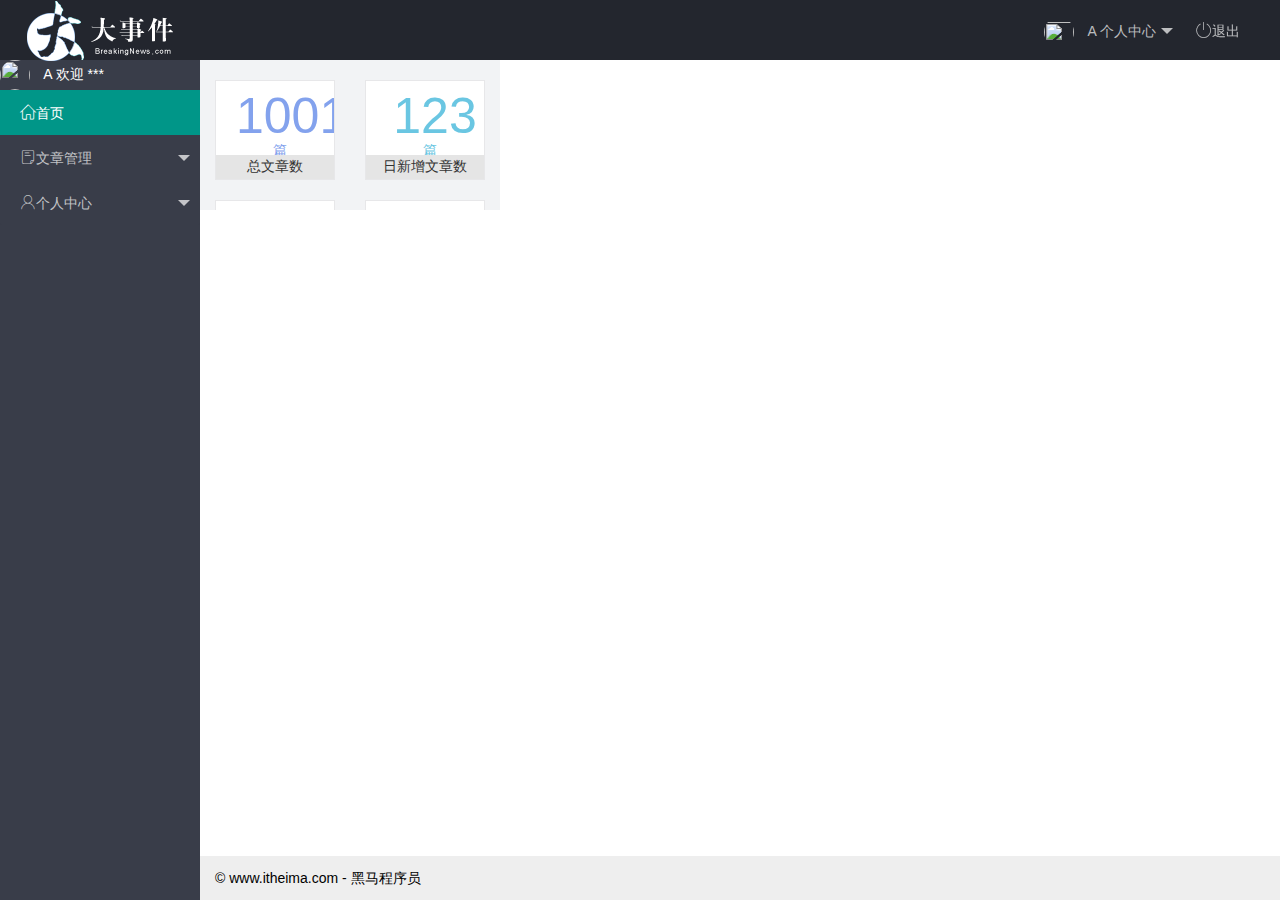
==== index.html @ 5ec87567 "大事件项目" ====
<!DOCTYPE html>
<html lang="en">
  <head>
    <meta charset="UTF-8" />
    <meta name="viewport" content="width=device-width, initial-scale=1.0" />
    <title>后台主页</title>
    <!-- 导入 layui 的样式表 -->
    <link rel="stylesheet" href="/assets/lib/layui/css/layui.css" />
    <!-- 导入第三方图标库 -->
    <link rel="stylesheet" href="/assets/fonts/iconfont.css" />
    <!-- 导入自己的样式表 -->
    <link rel="stylesheet" href="/assets/css/index.css" />
  </head>
  <body class="layui-layout-body">
    <div class="layui-layout layui-layout-admin">
      <div class="layui-header">
        <div class="layui-logo">
          <img src="/assets/images/logo.png" alt="" />
        </div>
        <!-- 头部区域（可配合layui已有的水平导航） -->
        <ul class="layui-nav layui-layout-right">
          <li class="layui-nav-item">
            <a href="javascript:;" class="userinfo">
              <img src="http://t.cn/RCzsdCq" class="layui-nav-img" />
              <span class="text-avatar">A</span>
              个人中心
            </a>
            <dl class="layui-nav-child">
              <dd><a href="/user/user_info.html" target="fm">基本资料</a></dd>
              <dd><a href="/user/user_avatar.html" target="fm">更换头像</a></dd>
              <dd><a href="/user/user_pwd.html" target="fm">重置密码</a></dd>
            </dl>
          </li>
          <li class="layui-nav-item">
            <a href="javascript:;" id="btnLogout"><span class="iconfont icon-tuichu"></span>退出</a>
          </li>
        </ul>
      </div>

      <div class="layui-side layui-bg-black">
        <div class="layui-side-scroll">
          <div class="userinfo">
            <img src="http://t.cn/RCzsdCq" class="layui-nav-img" />
            <span class="text-avatar">A</span>
            <span id="welcome">欢迎 ***</span>
          </div>
          <!-- 左侧导航区域（可配合layui已有的垂直导航） -->
          <ul class="layui-nav layui-nav-tree" lay-shrink="all">
            <li class="layui-nav-item layui-this">
              <a href="/home/dashboard.html" target="fm"><span class="iconfont icon-home"></span>首页</a>
            </li>
            <li class="layui-nav-item">
              <a class="" href="javascript:;"><span class="iconfont icon-16"></span>文章管理</a>
              <dl class="layui-nav-child">
                <dd>
                  <a href="/article/art_cate.html" target="fm"><i class="layui-icon layui-icon-app"></i>文章类别</a>
                </dd>
                <dd>
                  <a href="javascript:;"><i class="layui-icon layui-icon-app"></i>文章列表</a>
                </dd>
                <dd>
                  <a href="javascript:;"><i class="layui-icon layui-icon-app"></i>发布文章</a>
                </dd>
              </dl>
            </li>
            <li class="layui-nav-item">
              <a href="javascript:;"><span class="iconfont icon-user"></span>个人中心</a>
              <dl class="layui-nav-child">
                <dd>
                  <a href="/user/user_info.html" target="fm"><i class="layui-icon layui-icon-app"></i>基本资料</a>
                </dd>
                <dd>
                  <a href="/user/user_avatar.html" target="fm"><i class="layui-icon layui-icon-app"></i>更换头像</a>
                </dd>
                <dd>
                  <a href="/user/user_pwd.html" target="fm"><i class="layui-icon layui-icon-app"></i>重置密码</a>
                </dd>
              </dl>
            </li>
          </ul>
        </div>
      </div>

      <div class="layui-body">
        <!-- 内容主体区域 -->
        <iframe name="fm" src="/home/dashboard.html" frameborder="0"></iframe>
      </div>

      <div class="layui-footer">
        <!-- 底部固定区域 -->
        © www.itheima.com - 黑马程序员
      </div>
    </div>
    <!-- 导入 layui 的JS文件 -->
    <script src="/assets/lib/layui/layui.all.js"></script>
    <!-- 导入 jQuery -->
    <script src="/assets/lib/jquery.js"></script>
    <!-- 导入自己封装的 baseAPI -->
    <script src="/assets/js/baseAPI.js"></script>
    <!-- 导入自己的 js 文件 -->
    <script src="/assets/js/index.js"></script>
  </body>
</html>
---- assets/lib/layui/css/layui.css ----
/** layui-v2.5.5 MIT License By https://www.layui.com */
 .layui-inline,img{display:inline-block;vertical-align:middle}h1,h2,h3,h4,h5,h6{font-weight:400}.layui-edge,.layui-header,.layui-inline,.layui-main{position:relative}.layui-body,.layui-edge,.layui-elip{overflow:hidden}.layui-btn,.layui-edge,.layui-inline,img{vertical-align:middle}.layui-btn,.layui-disabled,.layui-icon,.layui-unselect{-moz-user-select:none;-webkit-user-select:none;-ms-user-select:none}.layui-elip,.layui-form-checkbox span,.layui-form-pane .layui-form-label{text-overflow:ellipsis;white-space:nowrap}.layui-breadcrumb,.layui-tree-btnGroup{visibility:hidden}blockquote,body,button,dd,div,dl,dt,form,h1,h2,h3,h4,h5,h6,input,li,ol,p,pre,td,textarea,th,ul{margin:0;padding:0;-webkit-tap-highlight-color:rgba(0,0,0,0)}a:active,a:hover{outline:0}img{border:none}li{list-style:none}table{border-collapse:collapse;border-spacing:0}h4,h5,h6{font-size:100%}button,input,optgroup,option,select,textarea{font-family:inherit;font-size:inherit;font-style:inherit;font-weight:inherit;outline:0}pre{white-space:pre-wrap;white-space:-moz-pre-wrap;white-space:-pre-wrap;white-space:-o-pre-wrap;word-wrap:break-word}body{line-height:24px;font:14px Helvetica Neue,Helvetica,PingFang SC,Tahoma,Arial,sans-serif}hr{height:1px;margin:10px 0;border:0;clear:both}a{color:#333;text-decoration:none}a:hover{color:#777}a cite{font-style:normal;*cursor:pointer}.layui-border-box,.layui-border-box *{box-sizing:border-box}.layui-box,.layui-box *{box-sizing:content-box}.layui-clear{clear:both;*zoom:1}.layui-clear:after{content:'\20';clear:both;*zoom:1;display:block;height:0}.layui-inline{*display:inline;*zoom:1}.layui-edge{display:inline-block;width:0;height:0;border-width:6px;border-style:dashed;border-color:transparent}.layui-edge-top{top:-4px;border-bottom-color:#999;border-bottom-style:solid}.layui-edge-right{border-left-color:#999;border-left-style:solid}.layui-edge-bottom{top:2px;border-top-color:#999;border-top-style:solid}.layui-edge-left{border-right-color:#999;border-right-style:solid}.layui-disabled,.layui-disabled:hover{color:#d2d2d2!important;cursor:not-allowed!important}.layui-circle{border-radius:100%}.layui-show{display:block!important}.layui-hide{display:none!important}@font-face{font-family:layui-icon;src:url(../font/iconfont.eot?v=250);src:url(../font/iconfont.eot?v=250#iefix) format('embedded-opentype'),url(../font/iconfont.woff2?v=250) format('woff2'),url(../font/iconfont.woff?v=250) format('woff'),url(../font/iconfont.ttf?v=250) format('truetype'),url(../font/iconfont.svg?v=250#layui-icon) format('svg')}.layui-icon{font-family:layui-icon!important;font-size:16px;font-style:normal;-webkit-font-smoothing:antialiased;-moz-osx-font-smoothing:grayscale}.layui-icon-reply-fill:before{content:"\e611"}.layui-icon-set-fill:before{content:"\e614"}.layui-icon-menu-fill:before{content:"\e60f"}.layui-icon-search:before{content:"\e615"}.layui-icon-share:before{content:"\e641"}.layui-icon-set-sm:before{content:"\e620"}.layui-icon-engine:before{content:"\e628"}.layui-icon-close:before{content:"\1006"}.layui-icon-close-fill:before{content:"\1007"}.layui-icon-chart-screen:before{content:"\e629"}.layui-icon-star:before{content:"\e600"}.layui-icon-circle-dot:before{content:"\e617"}.layui-icon-chat:before{content:"\e606"}.layui-icon-release:before{content:"\e609"}.layui-icon-list:before{content:"\e60a"}.layui-icon-chart:before{content:"\e62c"}.layui-icon-ok-circle:before{content:"\1005"}.layui-icon-layim-theme:before{content:"\e61b"}.layui-icon-table:before{content:"\e62d"}.layui-icon-right:before{content:"\e602"}.layui-icon-left:before{content:"\e603"}.layui-icon-cart-simple:before{content:"\e698"}.layui-icon-face-cry:before{content:"\e69c"}.layui-icon-face-smile:before{content:"\e6af"}.layui-icon-survey:before{content:"\e6b2"}.layui-icon-tree:before{content:"\e62e"}.layui-icon-upload-circle:before{content:"\e62f"}.layui-icon-add-circle:before{content:"\e61f"}.layui-icon-download-circle:before{content:"\e601"}.layui-icon-templeate-1:before{content:"\e630"}.layui-icon-util:before{content:"\e631"}.layui-icon-face-surprised:before{content:"\e664"}.layui-icon-edit:before{content:"\e642"}.layui-icon-speaker:before{content:"\e645"}.layui-icon-down:before{content:"\e61a"}.layui-icon-file:before{content:"\e621"}.layui-icon-layouts:before{content:"\e632"}.layui-icon-rate-half:before{content:"\e6c9"}.layui-icon-add-circle-fine:before{content:"\e608"}.layui-icon-prev-circle:before{content:"\e633"}.layui-icon-read:before{content:"\e705"}.layui-icon-404:before{content:"\e61c"}.layui-icon-carousel:before{content:"\e634"}.layui-icon-help:before{content:"\e607"}.layui-icon-code-circle:before{content:"\e635"}.layui-icon-water:before{content:"\e636"}.layui-icon-username:before{content:"\e66f"}.layui-icon-find-fill:before{content:"\e670"}.layui-icon-about:before{content:"\e60b"}.layui-icon-location:before{content:"\e715"}.layui-icon-up:before{content:"\e619"}.layui-icon-pause:before{content:"\e651"}.layui-icon-date:before{content:"\e637"}.layui-icon-layim-uploadfile:before{content:"\e61d"}.layui-icon-delete:before{content:"\e640"}.layui-icon-play:before{content:"\e652"}.layui-icon-top:before{content:"\e604"}.layui-icon-friends:before{content:"\e612"}.layui-icon-refresh-3:before{content:"\e9aa"}.layui-icon-ok:before{content:"\e605"}.layui-icon-layer:before{content:"\e638"}.layui-icon-face-smile-fine:before{content:"\e60c"}.layui-icon-dollar:before{content:"\e659"}.layui-icon-group:before{content:"\e613"}.layui-icon-layim-download:before{content:"\e61e"}.layui-icon-picture-fine:before{content:"\e60d"}.layui-icon-link:before{content:"\e64c"}.layui-icon-diamond:before{content:"\e735"}.layui-icon-log:before{content:"\e60e"}.layui-icon-rate-solid:before{content:"\e67a"}.layui-icon-fonts-del:before{content:"\e64f"}.layui-icon-unlink:before{content:"\e64d"}.layui-icon-fonts-clear:before{content:"\e639"}.layui-icon-triangle-r:before{content:"\e623"}.layui-icon-circle:before{content:"\e63f"}.layui-icon-radio:before{content:"\e643"}.layui-icon-align-center:before{content:"\e647"}.layui-icon-align-right:before{content:"\e648"}.layui-icon-align-left:before{content:"\e649"}.layui-icon-loading-1:before{content:"\e63e"}.layui-icon-return:before{content:"\e65c"}.layui-icon-fonts-strong:before{content:"\e62b"}.layui-icon-upload:before{content:"\e67c"}.layui-icon-dialogue:before{content:"\e63a"}.layui-icon-video:before{content:"\e6ed"}.layui-icon-headset:before{content:"\e6fc"}.layui-icon-cellphone-fine:before{content:"\e63b"}.layui-icon-add-1:before{content:"\e654"}.layui-icon-face-smile-b:before{content:"\e650"}.layui-icon-fonts-html:before{content:"\e64b"}.layui-icon-form:before{content:"\e63c"}.layui-icon-cart:before{content:"\e657"}.layui-icon-camera-fill:before{content:"\e65d"}.layui-icon-tabs:before{content:"\e62a"}.layui-icon-fonts-code:before{content:"\e64e"}.layui-icon-fire:before{content:"\e756"}.layui-icon-set:before{content:"\e716"}.layui-icon-fonts-u:before{content:"\e646"}.layui-icon-triangle-d:before{content:"\e625"}.layui-icon-tips:before{content:"\e702"}.layui-icon-picture:before{content:"\e64a"}.layui-icon-more-vertical:before{content:"\e671"}.layui-icon-flag:before{content:"\e66c"}.layui-icon-loading:before{content:"\e63d"}.layui-icon-fonts-i:before{content:"\e644"}.layui-icon-refresh-1:before{content:"\e666"}.layui-icon-rmb:before{content:"\e65e"}.layui-icon-home:before{content:"\e68e"}.layui-icon-user:before{content:"\e770"}.layui-icon-notice:before{content:"\e667"}.layui-icon-login-weibo:before{content:"\e675"}.layui-icon-voice:before{content:"\e688"}.layui-icon-upload-drag:before{content:"\e681"}.layui-icon-login-qq:before{content:"\e676"}.layui-icon-snowflake:before{content:"\e6b1"}.layui-icon-file-b:before{content:"\e655"}.layui-icon-template:before{content:"\e663"}.layui-icon-auz:before{content:"\e672"}.layui-icon-console:before{content:"\e665"}.layui-icon-app:before{content:"\e653"}.layui-icon-prev:before{content:"\e65a"}.layui-icon-website:before{content:"\e7ae"}.layui-icon-next:before{content:"\e65b"}.layui-icon-component:before{content:"\e857"}.layui-icon-more:before{content:"\e65f"}.layui-icon-login-wechat:before{content:"\e677"}.layui-icon-shrink-right:before{content:"\e668"}.layui-icon-spread-left:before{content:"\e66b"}.layui-icon-camera:before{content:"\e660"}.layui-icon-note:before{content:"\e66e"}.layui-icon-refresh:before{content:"\e669"}.layui-icon-female:before{content:"\e661"}.layui-icon-male:before{content:"\e662"}.layui-icon-password:before{content:"\e673"}.layui-icon-senior:before{content:"\e674"}.layui-icon-theme:before{content:"\e66a"}.layui-icon-tread:before{content:"\e6c5"}.layui-icon-praise:before{content:"\e6c6"}.layui-icon-star-fill:before{content:"\e658"}.layui-icon-rate:before{content:"\e67b"}.layui-icon-template-1:before{content:"\e656"}.layui-icon-vercode:before{content:"\e679"}.layui-icon-cellphone:before{content:"\e678"}.layui-icon-screen-full:before{content:"\e622"}.layui-icon-screen-restore:before{content:"\e758"}.layui-icon-cols:before{content:"\e610"}.layui-icon-export:before{content:"\e67d"}.layui-icon-print:before{content:"\e66d"}.layui-icon-slider:before{content:"\e714"}.layui-icon-addition:before{content:"\e624"}.layui-icon-subtraction:before{content:"\e67e"}.layui-icon-service:before{content:"\e626"}.layui-icon-transfer:before{content:"\e691"}.layui-main{width:1140px;margin:0 auto}.layui-header{z-index:1000;height:60px}.layui-header a:hover{transition:all .5s;-webkit-transition:all .5s}.layui-side{position:fixed;left:0;top:0;bottom:0;z-index:999;width:200px;overflow-x:hidden}.layui-side-scroll{position:relative;width:220px;height:100%;overflow-x:hidden}.layui-body{position:absolute;left:200px;right:0;top:0;bottom:0;z-index:998;width:auto;overflow-y:auto;box-sizing:border-box}.layui-layout-body{overflow:hidden}.layui-layout-admin .layui-header{background-color:#23262E}.layui-layout-admin .layui-side{top:60px;width:200px;overflow-x:hidden}.layui-layout-admin .layui-body{position:fixed;top:60px;bottom:44px}.layui-layout-admin .layui-main{width:auto;margin:0 15px}.layui-layout-admin .layui-footer{position:fixed;left:200px;right:0;bottom:0;height:44px;line-height:44px;padding:0 15px;background-color:#eee}.layui-layout-admin .layui-logo{position:absolute;left:0;top:0;width:200px;height:100%;line-height:60px;text-align:center;color:#009688;font-size:16px}.layui-layout-admin .layui-header .layui-nav{background:0 0}.layui-layout-left{position:absolute!important;left:200px;top:0}.layui-layout-right{position:absolute!important;right:0;top:0}.layui-container{position:relative;margin:0 auto;padding:0 15px;box-sizing:border-box}.layui-fluid{position:relative;margin:0 auto;padding:0 15px}.layui-row:after,.layui-row:before{content:'';display:block;clear:both}.layui-col-lg1,.layui-col-lg10,.layui-col-lg11,.layui-col-lg12,.layui-col-lg2,.layui-col-lg3,.layui-col-lg4,.layui-col-lg5,.layui-col-lg6,.layui-col-lg7,.layui-col-lg8,.layui-col-lg9,.layui-col-md1,.layui-col-md10,.layui-col-md11,.layui-col-md12,.layui-col-md2,.layui-col-md3,.layui-col-md4,.layui-col-md5,.layui-col-md6,.layui-col-md7,.layui-col-md8,.layui-col-md9,.layui-col-sm1,.layui-col-sm10,.layui-col-sm11,.layui-col-sm12,.layui-col-sm2,.layui-col-sm3,.layui-col-sm4,.layui-col-sm5,.layui-col-sm6,.layui-col-sm7,.layui-col-sm8,.layui-col-sm9,.layui-col-xs1,.layui-col-xs10,.layui-col-xs11,.layui-col-xs12,.layui-col-xs2,.layui-col-xs3,.layui-col-xs4,.layui-col-xs5,.layui-col-xs6,.layui-col-xs7,.layui-col-xs8,.layui-col-xs9{position:relative;display:block;box-sizing:border-box}.layui-col-xs1,.layui-col-xs10,.layui-col-xs11,.layui-col-xs12,.layui-col-xs2,.layui-col-xs3,.layui-col-xs4,.layui-col-xs5,.layui-col-xs6,.layui-col-xs7,.layui-col-xs8,.layui-col-xs9{float:left}.layui-col-xs1{width:8.33333333%}.layui-col-xs2{width:16.66666667%}.layui-col-xs3{width:25%}.layui-col-xs4{width:33.33333333%}.layui-col-xs5{width:41.66666667%}.layui-col-xs6{width:50%}.layui-col-xs7{width:58.33333333%}.layui-col-xs8{width:66.66666667%}.layui-col-xs9{width:75%}.layui-col-xs10{width:83.33333333%}.layui-col-xs11{width:91.66666667%}.layui-col-xs12{width:100%}.layui-col-xs-offset1{margin-left:8.33333333%}.layui-col-xs-offset2{margin-left:16.66666667%}.layui-col-xs-offset3{margin-left:25%}.layui-col-xs-offset4{margin-left:33.33333333%}.layui-col-xs-offset5{margin-left:41.66666667%}.layui-col-xs-offset6{margin-left:50%}.layui-col-xs-offset7{margin-left:58.33333333%}.layui-col-xs-offset8{margin-left:66.66666667%}.layui-col-xs-offset9{margin-left:75%}.layui-col-xs-offset10{margin-left:83.33333333%}.layui-col-xs-offset11{margin-left:91.66666667%}.layui-col-xs-offset12{margin-left:100%}@media screen and (max-width:768px){.layui-hide-xs{display:none!important}.layui-show-xs-block{display:block!important}.layui-show-xs-inline{display:inline!important}.layui-show-xs-inline-block{display:inline-block!important}}@media screen and (min-width:768px){.layui-container{width:750px}.layui-hide-sm{display:none!important}.layui-show-sm-block{display:block!important}.layui-show-sm-inline{display:inline!important}.layui-show-sm-inline-block{display:inline-block!important}.layui-col-sm1,.layui-col-sm10,.layui-col-sm11,.layui-col-sm12,.layui-col-sm2,.layui-col-sm3,.layui-col-sm4,.layui-col-sm5,.layui-col-sm6,.layui-col-sm7,.layui-col-sm8,.layui-col-sm9{float:left}.layui-col-sm1{width:8.33333333%}.layui-col-sm2{width:16.66666667%}.layui-col-sm3{width:25%}.layui-col-sm4{width:33.33333333%}.layui-col-sm5{width:41.66666667%}.layui-col-sm6{width:50%}.layui-col-sm7{width:58.33333333%}.layui-col-sm8{width:66.66666667%}.layui-col-sm9{width:75%}.layui-col-sm10{width:83.33333333%}.layui-col-sm11{width:91.66666667%}.layui-col-sm12{width:100%}.layui-col-sm-offset1{margin-left:8.33333333%}.layui-col-sm-offset2{margin-left:16.66666667%}.layui-col-sm-offset3{margin-left:25%}.layui-col-sm-offset4{margin-left:33.33333333%}.layui-col-sm-offset5{margin-left:41.66666667%}.layui-col-sm-offset6{margin-left:50%}.layui-col-sm-offset7{margin-left:58.33333333%}.layui-col-sm-offset8{margin-left:66.66666667%}.layui-col-sm-offset9{margin-left:75%}.layui-col-sm-offset10{margin-left:83.33333333%}.layui-col-sm-offset11{margin-left:91.66666667%}.layui-col-sm-offset12{margin-left:100%}}@media screen and (min-width:992px){.layui-container{width:970px}.layui-hide-md{display:none!important}.layui-show-md-block{display:block!important}.layui-show-md-inline{display:inline!important}.layui-show-md-inline-block{display:inline-block!important}.layui-col-md1,.layui-col-md10,.layui-col-md11,.layui-col-md12,.layui-col-md2,.layui-col-md3,.layui-col-md4,.layui-col-md5,.layui-col-md6,.layui-col-md7,.layui-col-md8,.layui-col-md9{float:left}.layui-col-md1{width:8.33333333%}.layui-col-md2{width:16.66666667%}.layui-col-md3{width:25%}.layui-col-md4{width:33.33333333%}.layui-col-md5{width:41.66666667%}.layui-col-md6{width:50%}.layui-col-md7{width:58.33333333%}.layui-col-md8{width:66.66666667%}.layui-col-md9{width:75%}.layui-col-md10{width:83.33333333%}.layui-col-md11{width:91.66666667%}.layui-col-md12{width:100%}.layui-col-md-offset1{margin-left:8.33333333%}.layui-col-md-offset2{margin-left:16.66666667%}.layui-col-md-offset3{margin-left:25%}.layui-col-md-offset4{margin-left:33.33333333%}.layui-col-md-offset5{margin-left:41.66666667%}.layui-col-md-offset6{margin-left:50%}.layui-col-md-offset7{margin-left:58.33333333%}.layui-col-md-offset8{margin-left:66.66666667%}.layui-col-md-offset9{margin-left:75%}.layui-col-md-offset10{margin-left:83.33333333%}.layui-col-md-offset11{margin-left:91.66666667%}.layui-col-md-offset12{margin-left:100%}}@media screen and (min-width:1200px){.layui-container{width:1170px}.layui-hide-lg{display:none!important}.layui-show-lg-block{display:block!important}.layui-show-lg-inline{display:inline!important}.layui-show-lg-inline-block{display:inline-block!important}.layui-col-lg1,.layui-col-lg10,.layui-col-lg11,.layui-col-lg12,.layui-col-lg2,.layui-col-lg3,.layui-col-lg4,.layui-col-lg5,.layui-col-lg6,.layui-col-lg7,.layui-col-lg8,.layui-col-lg9{float:left}.layui-col-lg1{width:8.33333333%}.layui-col-lg2{width:16.66666667%}.layui-col-lg3{width:25%}.layui-col-lg4{width:33.33333333%}.layui-col-lg5{width:41.66666667%}.layui-col-lg6{width:50%}.layui-col-lg7{width:58.33333333%}.layui-col-lg8{width:66.66666667%}.layui-col-lg9{width:75%}.layui-col-lg10{width:83.33333333%}.layui-col-lg11{width:91.66666667%}.layui-col-lg12{width:100%}.layui-col-lg-offset1{margin-left:8.33333333%}.layui-col-lg-offset2{margin-left:16.66666667%}.layui-col-lg-offset3{margin-left:25%}.layui-col-lg-offset4{margin-left:33.33333333%}.layui-col-lg-offset5{margin-left:41.66666667%}.layui-col-lg-offset6{margin-left:50%}.layui-col-lg-offset7{margin-left:58.33333333%}.layui-col-lg-offset8{margin-left:66.66666667%}.layui-col-lg-offset9{margin-left:75%}.layui-col-lg-offset10{margin-left:83.33333333%}.layui-col-lg-offset11{margin-left:91.66666667%}.layui-col-lg-offset12{margin-left:100%}}.layui-col-space1{margin:-.5px}.layui-col-space1>*{padding:.5px}.layui-col-space3{margin:-1.5px}.layui-col-space3>*{padding:1.5px}.layui-col-space5{margin:-2.5px}.layui-col-space5>*{padding:2.5px}.layui-col-space8{margin:-3.5px}.layui-col-space8>*{padding:3.5px}.layui-col-space10{margin:-5px}.layui-col-space10>*{padding:5px}.layui-col-space12{margin:-6px}.layui-col-space12>*{padding:6px}.layui-col-space15{margin:-7.5px}.layui-col-space15>*{padding:7.5px}.layui-col-space18{margin:-9px}.layui-col-space18>*{padding:9px}.layui-col-space20{margin:-10px}.layui-col-space20>*{padding:10px}.layui-col-space22{margin:-11px}.layui-col-space22>*{padding:11px}.layui-col-space25{margin:-12.5px}.layui-col-space25>*{padding:12.5px}.layui-col-space30{margin:-15px}.layui-col-space30>*{padding:15px}.layui-btn,.layui-input,.layui-select,.layui-textarea,.layui-upload-button{outline:0;-webkit-appearance:none;transition:all .3s;-webkit-transition:all .3s;box-sizing:border-box}.layui-elem-quote{margin-bottom:10px;padding:15px;line-height:22px;border-left:5px solid #009688;border-radius:0 2px 2px 0;background-color:#f2f2f2}.layui-quote-nm{border-style:solid;border-width:1px 1px 1px 5px;background:0 0}.layui-elem-field{margin-bottom:10px;padding:0;border-width:1px;border-style:solid}.layui-elem-field legend{margin-left:20px;padding:0 10px;font-size:20px;font-weight:300}.layui-field-title{margin:10px 0 20px;border-width:1px 0 0}.layui-field-box{padding:10px 15px}.layui-field-title .layui-field-box{padding:10px 0}.layui-progress{position:relative;height:6px;border-radius:20px;background-color:#e2e2e2}.layui-progress-bar{position:absolute;left:0;top:0;width:0;max-width:100%;height:6px;border-radius:20px;text-align:right;background-color:#5FB878;transition:all .3s;-webkit-transition:all .3s}.layui-progress-big,.layui-progress-big .layui-progress-bar{height:18px;line-height:18px}.layui-progress-text{position:relative;top:-20px;line-height:18px;font-size:12px;color:#666}.layui-progress-big .layui-progress-text{position:static;padding:0 10px;color:#fff}.layui-collapse{border-width:1px;border-style:solid;border-radius:2px}.layui-colla-content,.layui-colla-item{border-top-width:1px;border-top-style:solid}.layui-colla-item:first-child{border-top:none}.layui-colla-title{position:relative;height:42px;line-height:42px;padding:0 15px 0 35px;color:#333;background-color:#f2f2f2;cursor:pointer;font-size:14px;overflow:hidden}.layui-colla-content{display:none;padding:10px 15px;line-height:22px;color:#666}.layui-colla-icon{position:absolute;left:15px;top:0;font-size:14px}.layui-card{margin-bottom:15px;border-radius:2px;background-color:#fff;box-shadow:0 1px 2px 0 rgba(0,0,0,.05)}.layui-card:last-child{margin-bottom:0}.layui-card-header{position:relative;height:42px;line-height:42px;padding:0 15px;border-bottom:1px solid #f6f6f6;color:#333;border-radius:2px 2px 0 0;font-size:14px}.layui-bg-black,.layui-bg-blue,.layui-bg-cyan,.layui-bg-green,.layui-bg-orange,.layui-bg-red{color:#fff!important}.layui-card-body{position:relative;padding:10px 15px;line-height:24px}.layui-card-body[pad15]{padding:15px}.layui-card-body[pad20]{padding:20px}.layui-card-body .layui-table{margin:5px 0}.layui-card .layui-tab{margin:0}.layui-panel-window{position:relative;padding:15px;border-radius:0;border-top:5px solid #E6E6E6;background-color:#fff}.layui-auxiliar-moving{position:fixed;left:0;right:0;top:0;bottom:0;width:100%;height:100%;background:0 0;z-index:9999999999}.layui-form-label,.layui-form-mid,.layui-form-select,.layui-input-block,.layui-input-inline,.layui-textarea{position:relative}.layui-bg-red{background-color:#FF5722!important}.layui-bg-orange{background-color:#FFB800!important}.layui-bg-green{background-color:#009688!important}.layui-bg-cyan{background-color:#2F4056!important}.layui-bg-blue{background-color:#1E9FFF!important}.layui-bg-black{background-color:#393D49!important}.layui-bg-gray{background-color:#eee!important;color:#666!important}.layui-badge-rim,.layui-colla-content,.layui-colla-item,.layui-collapse,.layui-elem-field,.layui-form-pane .layui-form-item[pane],.layui-form-pane .layui-form-label,.layui-input,.layui-layedit,.layui-layedit-tool,.layui-quote-nm,.layui-select,.layui-tab-bar,.layui-tab-card,.layui-tab-title,.layui-tab-title .layui-this:after,.layui-textarea{border-color:#e6e6e6}.layui-timeline-item:before,hr{background-color:#e6e6e6}.layui-text{line-height:22px;font-size:14px;color:#666}.layui-text h1,.layui-text h2,.layui-text h3{font-weight:500;color:#333}.layui-text h1{font-size:30px}.layui-text h2{font-size:24px}.layui-text h3{font-size:18px}.layui-text a:not(.layui-btn){color:#01AAED}.layui-text a:not(.layui-btn):hover{text-decoration:underline}.layui-text ul{padding:5px 0 5px 15px}.layui-text ul li{margin-top:5px;list-style-type:disc}.layui-text em,.layui-word-aux{color:#999!important;padding:0 5px!important}.layui-btn{display:inline-block;height:38px;line-height:38px;padding:0 18px;background-color:#009688;color:#fff;white-space:nowrap;text-align:center;font-size:14px;border:none;border-radius:2px;cursor:pointer}.layui-btn:hover{opacity:.8;filter:alpha(opacity=80);color:#fff}.layui-btn:active{opacity:1;filter:alpha(opacity=100)}.layui-btn+.layui-btn{margin-left:10px}.layui-btn-container{font-size:0}.layui-btn-container .layui-btn{margin-right:10px;margin-bottom:10px}.layui-btn-container .layui-btn+.layui-btn{margin-left:0}.layui-table .layui-btn-container .layui-btn{margin-bottom:9px}.layui-btn-radius{border-radius:100px}.layui-btn .layui-icon{margin-right:3px;font-size:18px;vertical-align:bottom;vertical-align:middle\9}.layui-btn-primary{border:1px solid #C9C9C9;background-color:#fff;color:#555}.layui-btn-primary:hover{border-color:#009688;color:#333}.layui-btn-normal{background-color:#1E9FFF}.layui-btn-warm{background-color:#FFB800}.layui-btn-danger{background-color:#FF5722}.layui-btn-checked{background-color:#5FB878}.layui-btn-disabled,.layui-btn-disabled:active,.layui-btn-disabled:hover{border:1px solid #e6e6e6;background-color:#FBFBFB;color:#C9C9C9;cursor:not-allowed;opacity:1}.layui-btn-lg{height:44px;line-height:44px;padding:0 25px;font-size:16px}.layui-btn-sm{height:30px;line-height:30px;padding:0 10px;font-size:12px}.layui-btn-sm i{font-size:16px!important}.layui-btn-xs{height:22px;line-height:22px;padding:0 5px;font-size:12px}.layui-btn-xs i{font-size:14px!important}.layui-btn-group{display:inline-block;vertical-align:middle;font-size:0}.layui-btn-group .layui-btn{margin-left:0!important;margin-right:0!important;border-left:1px solid rgba(255,255,255,.5);border-radius:0}.layui-btn-group .layui-btn-primary{border-left:none}.layui-btn-group .layui-btn-primary:hover{border-color:#C9C9C9;color:#009688}.layui-btn-group .layui-btn:first-child{border-left:none;border-radius:2px 0 0 2px}.layui-btn-group .layui-btn-primary:first-child{border-left:1px solid #c9c9c9}.layui-btn-group .layui-btn:last-child{border-radius:0 2px 2px 0}.layui-btn-group .layui-btn+.layui-btn{margin-left:0}.layui-btn-group+.layui-btn-group{margin-left:10px}.layui-btn-fluid{width:100%}.layui-input,.layui-select,.layui-textarea{height:38px;line-height:1.3;line-height:38px\9;border-width:1px;border-style:solid;background-color:#fff;border-radius:2px}.layui-input::-webkit-input-placeholder,.layui-select::-webkit-input-placeholder,.layui-textarea::-webkit-input-placeholder{line-height:1.3}.layui-input,.layui-textarea{display:block;width:100%;padding-left:10px}.layui-input:hover,.layui-textarea:hover{border-color:#D2D2D2!important}.layui-input:focus,.layui-textarea:focus{border-color:#C9C9C9!important}.layui-textarea{min-height:100px;height:auto;line-height:20px;padding:6px 10px;resize:vertical}.layui-select{padding:0 10px}.layui-form input[type=checkbox],.layui-form input[type=radio],.layui-form select{display:none}.layui-form [lay-ignore]{display:initial}.layui-form-item{margin-bottom:15px;clear:both;*zoom:1}.layui-form-item:after{content:'\20';clear:both;*zoom:1;display:block;height:0}.layui-form-label{float:left;display:block;padding:9px 15px;width:80px;font-weight:400;line-height:20px;text-align:right}.layui-form-label-col{display:block;float:none;padding:9px 0;line-height:20px;text-align:left}.layui-form-item .layui-inline{margin-bottom:5px;margin-right:10px}.layui-input-block{margin-left:110px;min-height:36px}.layui-input-inline{display:inline-block;vertical-align:middle}.layui-form-item .layui-input-inline{float:left;width:190px;margin-right:10px}.layui-form-text .layui-input-inline{width:auto}.layui-form-mid{float:left;display:block;padding:9px 0!important;line-height:20px;margin-right:10px}.layui-form-danger+.layui-form-select .layui-input,.layui-form-danger:focus{border-color:#FF5722!important}.layui-form-select .layui-input{padding-right:30px;cursor:pointer}.layui-form-select .layui-edge{position:absolute;right:10px;top:50%;margin-top:-3px;cursor:pointer;border-width:6px;border-top-color:#c2c2c2;border-top-style:solid;transition:all .3s;-webkit-transition:all .3s}.layui-form-select dl{display:none;position:absolute;left:0;top:42px;padding:5px 0;z-index:899;min-width:100%;border:1px solid #d2d2d2;max-height:300px;overflow-y:auto;background-color:#fff;border-radius:2px;box-shadow:0 2px 4px rgba(0,0,0,.12);box-sizing:border-box}.layui-form-select dl dd,.layui-form-select dl dt{padding:0 10px;line-height:36px;white-space:nowrap;overflow:hidden;text-overflow:ellipsis}.layui-form-select dl dt{font-size:12px;color:#999}.layui-form-select dl dd{cursor:pointer}.layui-form-select dl dd:hover{background-color:#f2f2f2;-webkit-transition:.5s all;transition:.5s all}.layui-form-select .layui-select-group dd{padding-left:20px}.layui-form-select dl dd.layui-select-tips{padding-left:10px!important;color:#999}.layui-form-select dl dd.layui-this{background-color:#5FB878;color:#fff}.layui-form-checkbox,.layui-form-select dl dd.layui-disabled{background-color:#fff}.layui-form-selected dl{display:block}.layui-form-checkbox,.layui-form-checkbox *,.layui-form-switch{display:inline-block;vertical-align:middle}.layui-form-selected .layui-edge{margin-top:-9px;-webkit-transform:rotate(180deg);transform:rotate(180deg);margin-top:-3px\9}:root .layui-form-selected .layui-edge{margin-top:-9px\0/IE9}.layui-form-selectup dl{top:auto;bottom:42px}.layui-select-none{margin:5px 0;text-align:center;color:#999}.layui-select-disabled .layui-disabled{border-color:#eee!important}.layui-select-disabled .layui-edge{border-top-color:#d2d2d2}.layui-form-checkbox{position:relative;height:30px;line-height:30px;margin-right:10px;padding-right:30px;cursor:pointer;font-size:0;-webkit-transition:.1s linear;transition:.1s linear;box-sizing:border-box}.layui-form-checkbox span{padding:0 10px;height:100%;font-size:14px;border-radius:2px 0 0 2px;background-color:#d2d2d2;color:#fff;overflow:hidden}.layui-form-checkbox:hover span{background-color:#c2c2c2}.layui-form-checkbox i{position:absolute;right:0;top:0;width:30px;height:28px;border:1px solid #d2d2d2;border-left:none;border-radius:0 2px 2px 0;color:#fff;font-size:20px;text-align:center}.layui-form-checkbox:hover i{border-color:#c2c2c2;color:#c2c2c2}.layui-form-checked,.layui-form-checked:hover{border-color:#5FB878}.layui-form-checked span,.layui-form-checked:hover span{background-color:#5FB878}.layui-form-checked i,.layui-form-checked:hover i{color:#5FB878}.layui-form-item .layui-form-checkbox{margin-top:4px}.layui-form-checkbox[lay-skin=primary]{height:auto!important;line-height:normal!important;min-width:18px;min-height:18px;border:none!important;margin-right:0;padding-left:28px;padding-right:0;background:0 0}.layui-form-checkbox[lay-skin=primary] span{padding-left:0;padding-right:15px;line-height:18px;background:0 0;color:#666}.layui-form-checkbox[lay-skin=primary] i{right:auto;left:0;width:16px;height:16px;line-height:16px;border:1px solid #d2d2d2;font-size:12px;border-radius:2px;background-color:#fff;-webkit-transition:.1s linear;transition:.1s linear}.layui-form-checkbox[lay-skin=primary]:hover i{border-color:#5FB878;color:#fff}.layui-form-checked[lay-skin=primary] i{border-color:#5FB878!important;background-color:#5FB878;color:#fff}.layui-checkbox-disbaled[lay-skin=primary] span{background:0 0!important;color:#c2c2c2}.layui-checkbox-disbaled[lay-skin=primary]:hover i{border-color:#d2d2d2}.layui-form-item .layui-form-checkbox[lay-skin=primary]{margin-top:10px}.layui-form-switch{position:relative;height:22px;line-height:22px;min-width:35px;padding:0 5px;margin-top:8px;border:1px solid #d2d2d2;border-radius:20px;cursor:pointer;background-color:#fff;-webkit-transition:.1s linear;transition:.1s linear}.layui-form-switch i{position:absolute;left:5px;top:3px;width:16px;height:16px;border-radius:20px;background-color:#d2d2d2;-webkit-transition:.1s linear;transition:.1s linear}.layui-form-switch em{position:relative;top:0;width:25px;margin-left:21px;padding:0!important;text-align:center!important;color:#999!important;font-style:normal!important;font-size:12px}.layui-form-onswitch{border-color:#5FB878;background-color:#5FB878}.layui-checkbox-disbaled,.layui-checkbox-disbaled i{border-color:#e2e2e2!important}.layui-form-onswitch i{left:100%;margin-left:-21px;background-color:#fff}.layui-form-onswitch em{margin-left:5px;margin-right:21px;color:#fff!important}.layui-checkbox-disbaled span{background-color:#e2e2e2!important}.layui-checkbox-disbaled:hover i{color:#fff!important}[lay-radio]{display:none}.layui-form-radio,.layui-form-radio *{display:inline-block;vertical-align:middle}.layui-form-radio{line-height:28px;margin:6px 10px 0 0;padding-right:10px;cursor:pointer;font-size:0}.layui-form-radio *{font-size:14px}.layui-form-radio>i{margin-right:8px;font-size:22px;color:#c2c2c2}.layui-form-radio>i:hover,.layui-form-radioed>i{color:#5FB878}.layui-radio-disbaled>i{color:#e2e2e2!important}.layui-form-pane .layui-form-label{width:110px;padding:8px 15px;height:38px;line-height:20px;border-width:1px;border-style:solid;border-radius:2px 0 0 2px;text-align:center;background-color:#FBFBFB;overflow:hidden;box-sizing:border-box}.layui-form-pane .layui-input-inline{margin-left:-1px}.layui-form-pane .layui-input-block{margin-left:110px;left:-1px}.layui-form-pane .layui-input{border-radius:0 2px 2px 0}.layui-form-pane .layui-form-text .layui-form-label{float:none;width:100%;border-radius:2px;box-sizing:border-box;text-align:left}.layui-form-pane .layui-form-text .layui-input-inline{display:block;margin:0;top:-1px;clear:both}.layui-form-pane .layui-form-text .layui-input-block{margin:0;left:0;top:-1px}.layui-form-pane .layui-form-text .layui-textarea{min-height:100px;border-radius:0 0 2px 2px}.layui-form-pane .layui-form-checkbox{margin:4px 0 4px 10px}.layui-form-pane .layui-form-radio,.layui-form-pane .layui-form-switch{margin-top:6px;margin-left:10px}.layui-form-pane .layui-form-item[pane]{position:relative;border-width:1px;border-style:solid}.layui-form-pane .layui-form-item[pane] .layui-form-label{position:absolute;left:0;top:0;height:100%;border-width:0 1px 0 0}.layui-form-pane .layui-form-item[pane] .layui-input-inline{margin-left:110px}@media screen and (max-width:450px){.layui-form-item .layui-form-label{text-overflow:ellipsis;overflow:hidden;white-space:nowrap}.layui-form-item .layui-inline{display:block;margin-right:0;margin-bottom:20px;clear:both}.layui-form-item .layui-inline:after{content:'\20';clear:both;display:block;height:0}.layui-form-item .layui-input-inline{display:block;float:none;left:-3px;width:auto;margin:0 0 10px 112px}.layui-form-item .layui-input-inline+.layui-form-mid{margin-left:110px;top:-5px;padding:0}.layui-form-item .layui-form-checkbox{margin-right:5px;margin-bottom:5px}}.layui-layedit{border-width:1px;border-style:solid;border-radius:2px}.layui-layedit-tool{padding:3px 5px;border-bottom-width:1px;border-bottom-style:solid;font-size:0}.layedit-tool-fixed{position:fixed;top:0;border-top:1px solid #e2e2e2}.layui-layedit-tool .layedit-tool-mid,.layui-layedit-tool .layui-icon{display:inline-block;vertical-align:middle;text-align:center;font-size:14px}.layui-layedit-tool .layui-icon{position:relative;width:32px;height:30px;line-height:30px;margin:3px 5px;color:#777;cursor:pointer;border-radius:2px}.layui-layedit-tool .layui-icon:hover{color:#393D49}.layui-layedit-tool .layui-icon:active{color:#000}.layui-layedit-tool .layedit-tool-active{background-color:#e2e2e2;color:#000}.layui-layedit-tool .layui-disabled,.layui-layedit-tool .layui-disabled:hover{color:#d2d2d2;cursor:not-allowed}.layui-layedit-tool .layedit-tool-mid{width:1px;height:18px;margin:0 10px;background-color:#d2d2d2}.layedit-tool-html{width:50px!important;font-size:30px!important}.layedit-tool-b,.layedit-tool-code,.layedit-tool-help{font-size:16px!important}.layedit-tool-d,.layedit-tool-face,.layedit-tool-image,.layedit-tool-unlink{font-size:18px!important}.layedit-tool-image input{position:absolute;font-size:0;left:0;top:0;width:100%;height:100%;opacity:.01;filter:Alpha(opacity=1);cursor:pointer}.layui-layedit-iframe iframe{display:block;width:100%}#LAY_layedit_code{overflow:hidden}.layui-laypage{display:inline-block;*display:inline;*zoom:1;vertical-align:middle;margin:10px 0;font-size:0}.layui-laypage>a:first-child,.layui-laypage>a:first-child em{border-radius:2px 0 0 2px}.layui-laypage>a:last-child,.layui-laypage>a:last-child em{border-radius:0 2px 2px 0}.layui-laypage>:first-child{margin-left:0!important}.layui-laypage>:last-child{margin-right:0!important}.layui-laypage a,.layui-laypage button,.layui-laypage input,.layui-laypage select,.layui-laypage span{border:1px solid #e2e2e2}.layui-laypage a,.layui-laypage span{display:inline-block;*display:inline;*zoom:1;vertical-align:middle;padding:0 15px;height:28px;line-height:28px;margin:0 -1px 5px 0;background-color:#fff;color:#333;font-size:12px}.layui-flow-more a *,.layui-laypage input,.layui-table-view select[lay-ignore]{display:inline-block}.layui-laypage a:hover{color:#009688}.layui-laypage em{font-style:normal}.layui-laypage .layui-laypage-spr{color:#999;font-weight:700}.layui-laypage a{text-decoration:none}.layui-laypage .layui-laypage-curr{position:relative}.layui-laypage .layui-laypage-curr em{position:relative;color:#fff}.layui-laypage .layui-laypage-curr .layui-laypage-em{position:absolute;left:-1px;top:-1px;padding:1px;width:100%;height:100%;background-color:#009688}.layui-laypage-em{border-radius:2px}.layui-laypage-next em,.layui-laypage-prev em{font-family:Sim sun;font-size:16px}.layui-laypage .layui-laypage-count,.layui-laypage .layui-laypage-limits,.layui-laypage .layui-laypage-refresh,.layui-laypage .layui-laypage-skip{margin-left:10px;margin-right:10px;padding:0;border:none}.layui-laypage .layui-laypage-limits,.layui-laypage .layui-laypage-refresh{vertical-align:top}.layui-laypage .layui-laypage-refresh i{font-size:18px;cursor:pointer}.layui-laypage select{height:22px;padding:3px;border-radius:2px;cursor:pointer}.layui-laypage .layui-laypage-skip{height:30px;line-height:30px;color:#999}.layui-laypage button,.layui-laypage input{height:30px;line-height:30px;border-radius:2px;vertical-align:top;background-color:#fff;box-sizing:border-box}.layui-laypage input{width:40px;margin:0 10px;padding:0 3px;text-align:center}.layui-laypage input:focus,.layui-laypage select:focus{border-color:#009688!important}.layui-laypage button{margin-left:10px;padding:0 10px;cursor:pointer}.layui-table,.layui-table-view{margin:10px 0}.layui-flow-more{margin:10px 0;text-align:center;color:#999;font-size:14px}.layui-flow-more a{height:32px;line-height:32px}.layui-flow-more a *{vertical-align:top}.layui-flow-more a cite{padding:0 20px;border-radius:3px;background-color:#eee;color:#333;font-style:normal}.layui-flow-more a cite:hover{opacity:.8}.layui-flow-more a i{font-size:30px;color:#737383}.layui-table{width:100%;background-color:#fff;color:#666}.layui-table tr{transition:all .3s;-webkit-transition:all .3s}.layui-table th{text-align:left;font-weight:400}.layui-table tbody tr:hover,.layui-table thead tr,.layui-table-click,.layui-table-header,.layui-table-hover,.layui-table-mend,.layui-table-patch,.layui-table-tool,.layui-table-total,.layui-table-total tr,.layui-table[lay-even] tr:nth-child(even){background-color:#f2f2f2}.layui-table td,.layui-table th,.layui-table-col-set,.layui-table-fixed-r,.layui-table-grid-down,.layui-table-header,.layui-table-page,.layui-table-tips-main,.layui-table-tool,.layui-table-total,.layui-table-view,.layui-table[lay-skin=line],.layui-table[lay-skin=row]{border-width:1px;border-style:solid;border-color:#e6e6e6}.layui-table td,.layui-table th{position:relative;padding:9px 15px;min-height:20px;line-height:20px;font-size:14px}.layui-table[lay-skin=line] td,.layui-table[lay-skin=line] th{border-width:0 0 1px}.layui-table[lay-skin=row] td,.layui-table[lay-skin=row] th{border-width:0 1px 0 0}.layui-table[lay-skin=nob] td,.layui-table[lay-skin=nob] th{border:none}.layui-table img{max-width:100px}.layui-table[lay-size=lg] td,.layui-table[lay-size=lg] th{padding:15px 30px}.layui-table-view .layui-table[lay-size=lg] .layui-table-cell{height:40px;line-height:40px}.layui-table[lay-size=sm] td,.layui-table[lay-size=sm] th{font-size:12px;padding:5px 10px}.layui-table-view .layui-table[lay-size=sm] .layui-table-cell{height:20px;line-height:20px}.layui-table[lay-data]{display:none}.layui-table-box{position:relative;overflow:hidden}.layui-table-view .layui-table{position:relative;width:auto;margin:0}.layui-table-view .layui-table[lay-skin=line]{border-width:0 1px 0 0}.layui-table-view .layui-table[lay-skin=row]{border-width:0 0 1px}.layui-table-view .layui-table td,.layui-table-view .layui-table th{padding:5px 0;border-top:none;border-left:none}.layui-table-view .layui-table th.layui-unselect .layui-table-cell span{cursor:pointer}.layui-table-view .layui-table td{cursor:default}.layui-table-view .layui-table td[data-edit=text]{cursor:text}.layui-table-view .layui-form-checkbox[lay-skin=primary] i{width:18px;height:18px}.layui-table-view .layui-form-radio{line-height:0;padding:0}.layui-table-view .layui-form-radio>i{margin:0;font-size:20px}.layui-table-init{position:absolute;left:0;top:0;width:100%;height:100%;text-align:center;z-index:110}.layui-table-init .layui-icon{position:absolute;left:50%;top:50%;margin:-15px 0 0 -15px;font-size:30px;color:#c2c2c2}.layui-table-header{border-width:0 0 1px;overflow:hidden}.layui-table-header .layui-table{margin-bottom:-1px}.layui-table-tool .layui-inline[lay-event]{position:relative;width:26px;height:26px;padding:5px;line-height:16px;margin-right:10px;text-align:center;color:#333;border:1px solid #ccc;cursor:pointer;-webkit-transition:.5s all;transition:.5s all}.layui-table-tool .layui-inline[lay-event]:hover{border:1px solid #999}.layui-table-tool-temp{padding-right:120px}.layui-table-tool-self{position:absolute;right:17px;top:10px}.layui-table-tool .layui-table-tool-self .layui-inline[lay-event]{margin:0 0 0 10px}.layui-table-tool-panel{position:absolute;top:29px;left:-1px;padding:5px 0;min-width:150px;min-height:40px;border:1px solid #d2d2d2;text-align:left;overflow-y:auto;background-color:#fff;box-shadow:0 2px 4px rgba(0,0,0,.12)}.layui-table-cell,.layui-table-tool-panel li{overflow:hidden;text-overflow:ellipsis;white-space:nowrap}.layui-table-tool-panel li{padding:0 10px;line-height:30px;-webkit-transition:.5s all;transition:.5s all}.layui-table-tool-panel li .layui-form-checkbox[lay-skin=primary]{width:100%;padding-left:28px}.layui-table-tool-panel li:hover{background-color:#f2f2f2}.layui-table-tool-panel li .layui-form-checkbox[lay-skin=primary] i{position:absolute;left:0;top:0}.layui-table-tool-panel li .layui-form-checkbox[lay-skin=primary] span{padding:0}.layui-table-tool .layui-table-tool-self .layui-table-tool-panel{left:auto;right:-1px}.layui-table-col-set{position:absolute;right:0;top:0;width:20px;height:100%;border-width:0 0 0 1px;background-color:#fff}.layui-table-sort{width:10px;height:20px;margin-left:5px;cursor:pointer!important}.layui-table-sort .layui-edge{position:absolute;left:5px;border-width:5px}.layui-table-sort .layui-table-sort-asc{top:3px;border-top:none;border-bottom-style:solid;border-bottom-color:#b2b2b2}.layui-table-sort .layui-table-sort-asc:hover{border-bottom-color:#666}.layui-table-sort .layui-table-sort-desc{bottom:5px;border-bottom:none;border-top-style:solid;border-top-color:#b2b2b2}.layui-table-sort .layui-table-sort-desc:hover{border-top-color:#666}.layui-table-sort[lay-sort=asc] .layui-table-sort-asc{border-bottom-color:#000}.layui-table-sort[lay-sort=desc] .layui-table-sort-desc{border-top-color:#000}.layui-table-cell{height:28px;line-height:28px;padding:0 15px;position:relative;box-sizing:border-box}.layui-table-cell .layui-form-checkbox[lay-skin=primary]{top:-1px;padding:0}.layui-table-cell .layui-table-link{color:#01AAED}.laytable-cell-checkbox,.laytable-cell-numbers,.laytable-cell-radio,.laytable-cell-space{padding:0;text-align:center}.layui-table-body{position:relative;overflow:auto;margin-right:-1px;margin-bottom:-1px}.layui-table-body .layui-none{line-height:26px;padding:15px;text-align:center;color:#999}.layui-table-fixed{position:absolute;left:0;top:0;z-index:101}.layui-table-fixed .layui-table-body{overflow:hidden}.layui-table-fixed-l{box-shadow:0 -1px 8px rgba(0,0,0,.08)}.layui-table-fixed-r{left:auto;right:-1px;border-width:0 0 0 1px;box-shadow:-1px 0 8px rgba(0,0,0,.08)}.layui-table-fixed-r .layui-table-header{position:relative;overflow:visible}.layui-table-mend{position:absolute;right:-49px;top:0;height:100%;width:50px}.layui-table-tool{position:relative;z-index:890;width:100%;min-height:50px;line-height:30px;padding:10px 15px;border-width:0 0 1px}.layui-table-tool .layui-btn-container{margin-bottom:-10px}.layui-table-page,.layui-table-total{border-width:1px 0 0;margin-bottom:-1px;overflow:hidden}.layui-table-page{position:relative;width:100%;padding:7px 7px 0;height:41px;font-size:12px;white-space:nowrap}.layui-table-page>div{height:26px}.layui-table-page .layui-laypage{margin:0}.layui-table-page .layui-laypage a,.layui-table-page .layui-laypage span{height:26px;line-height:26px;margin-bottom:10px;border:none;background:0 0}.layui-table-page .layui-laypage a,.layui-table-page .layui-laypage span.layui-laypage-curr{padding:0 12px}.layui-table-page .layui-laypage span{margin-left:0;padding:0}.layui-table-page .layui-laypage .layui-laypage-prev{margin-left:-7px!important}.layui-table-page .layui-laypage .layui-laypage-curr .layui-laypage-em{left:0;top:0;padding:0}.layui-table-page .layui-laypage button,.layui-table-page .layui-laypage input{height:26px;line-height:26px}.layui-table-page .layui-laypage input{width:40px}.layui-table-page .layui-laypage button{padding:0 10px}.layui-table-page select{height:18px}.layui-table-patch .layui-table-cell{padding:0;width:30px}.layui-table-edit{position:absolute;left:0;top:0;width:100%;height:100%;padding:0 14px 1px;border-radius:0;box-shadow:1px 1px 20px rgba(0,0,0,.15)}.layui-table-edit:focus{border-color:#5FB878!important}select.layui-table-edit{padding:0 0 0 10px;border-color:#C9C9C9}.layui-table-view .layui-form-checkbox,.layui-table-view .layui-form-radio,.layui-table-view .layui-form-switch{top:0;margin:0;box-sizing:content-box}.layui-table-view .layui-form-checkbox{top:-1px;height:26px;line-height:26px}.layui-table-view .layui-form-checkbox i{height:26px}.layui-table-grid .layui-table-cell{overflow:visible}.layui-table-grid-down{position:absolute;top:0;right:0;width:26px;height:100%;padding:5px 0;border-width:0 0 0 1px;text-align:center;background-color:#fff;color:#999;cursor:pointer}.layui-table-grid-down .layui-icon{position:absolute;top:50%;left:50%;margin:-8px 0 0 -8px}.layui-table-grid-down:hover{background-color:#fbfbfb}body .layui-table-tips .layui-layer-content{background:0 0;padding:0;box-shadow:0 1px 6px rgba(0,0,0,.12)}.layui-table-tips-main{margin:-44px 0 0 -1px;max-height:150px;padding:8px 15px;font-size:14px;overflow-y:scroll;background-color:#fff;color:#666}.layui-table-tips-c{position:absolute;right:-3px;top:-13px;width:20px;height:20px;padding:3px;cursor:pointer;background-color:#666;border-radius:50%;color:#fff}.layui-table-tips-c:hover{background-color:#777}.layui-table-tips-c:before{position:relative;right:-2px}.layui-upload-file{display:none!important;opacity:.01;filter:Alpha(opacity=1)}.layui-upload-drag,.layui-upload-form,.layui-upload-wrap{display:inline-block}.layui-upload-list{margin:10px 0}.layui-upload-choose{padding:0 10px;color:#999}.layui-upload-drag{position:relative;padding:30px;border:1px dashed #e2e2e2;background-color:#fff;text-align:center;cursor:pointer;color:#999}.layui-upload-drag .layui-icon{font-size:50px;color:#009688}.layui-upload-drag[lay-over]{border-color:#009688}.layui-upload-iframe{position:absolute;width:0;height:0;border:0;visibility:hidden}.layui-upload-wrap{position:relative;vertical-align:middle}.layui-upload-wrap .layui-upload-file{display:block!important;position:absolute;left:0;top:0;z-index:10;font-size:100px;width:100%;height:100%;opacity:.01;filter:Alpha(opacity=1);cursor:pointer}.layui-transfer-active,.layui-transfer-box{display:inline-block;vertical-align:middle}.layui-transfer-box,.layui-transfer-header,.layui-transfer-search{border-width:0;border-style:solid;border-color:#e6e6e6}.layui-transfer-box{position:relative;border-width:1px;width:200px;height:360px;border-radius:2px;background-color:#fff}.layui-transfer-box .layui-form-checkbox{width:100%;margin:0!important}.layui-transfer-header{height:38px;line-height:38px;padding:0 10px;border-bottom-width:1px}.layui-transfer-search{position:relative;padding:10px;border-bottom-width:1px}.layui-transfer-search .layui-input{height:32px;padding-left:30px;font-size:12px}.layui-transfer-search .layui-icon-search{position:absolute;left:20px;top:50%;margin-top:-8px;color:#666}.layui-transfer-active{margin:0 15px}.layui-transfer-active .layui-btn{display:block;margin:0;padding:0 15px;background-color:#5FB878;border-color:#5FB878;color:#fff}.layui-transfer-active .layui-btn-disabled{background-color:#FBFBFB;border-color:#e6e6e6;color:#C9C9C9}.layui-transfer-active .layui-btn:first-child{margin-bottom:15px}.layui-transfer-active .layui-btn .layui-icon{margin:0;font-size:14px!important}.layui-transfer-data{padding:5px 0;overflow:auto}.layui-transfer-data li{height:32px;line-height:32px;padding:0 10px}.layui-transfer-data li:hover{background-color:#f2f2f2;transition:.5s all}.layui-transfer-data .layui-none{padding:15px 10px;text-align:center;color:#999}.layui-nav{position:relative;padding:0 20px;background-color:#393D49;color:#fff;border-radius:2px;font-size:0;box-sizing:border-box}.layui-nav *{font-size:14px}.layui-nav .layui-nav-item{position:relative;display:inline-block;*display:inline;*zoom:1;vertical-align:middle;line-height:60px}.layui-nav .layui-nav-item a{display:block;padding:0 20px;color:#fff;color:rgba(255,255,255,.7);transition:all .3s;-webkit-transition:all .3s}.layui-nav .layui-this:after,.layui-nav-bar,.layui-nav-tree .layui-nav-itemed:after{position:absolute;left:0;top:0;width:0;height:5px;background-color:#5FB878;transition:all .2s;-webkit-transition:all .2s}.layui-nav-bar{z-index:1000}.layui-nav .layui-nav-item a:hover,.layui-nav .layui-this a{color:#fff}.layui-nav .layui-this:after{content:'';top:auto;bottom:0;width:100%}.layui-nav-img{width:30px;height:30px;margin-right:10px;border-radius:50%}.layui-nav .layui-nav-more{content:'';width:0;height:0;border-style:solid dashed dashed;border-color:#fff transparent transparent;overflow:hidden;cursor:pointer;transition:all .2s;-webkit-transition:all .2s;position:absolute;top:50%;right:3px;margin-top:-3px;border-width:6px;border-top-color:rgba(255,255,255,.7)}.layui-nav .layui-nav-mored,.layui-nav-itemed>a .layui-nav-more{margin-top:-9px;border-style:dashed dashed solid;border-color:transparent transparent #fff}.layui-nav-child{display:none;position:absolute;left:0;top:65px;min-width:100%;line-height:36px;padding:5px 0;box-shadow:0 2px 4px rgba(0,0,0,.12);border:1px solid #d2d2d2;background-color:#fff;z-index:100;border-radius:2px;white-space:nowrap}.layui-nav .layui-nav-child a{color:#333}.layui-nav .layui-nav-child a:hover{background-color:#f2f2f2;color:#000}.layui-nav-child dd{position:relative}.layui-nav .layui-nav-child dd.layui-this a,.layui-nav-child dd.layui-this{background-color:#5FB878;color:#fff}.layui-nav-child dd.layui-this:after{display:none}.layui-nav-tree{width:200px;padding:0}.layui-nav-tree .layui-nav-item{display:block;width:100%;line-height:45px}.layui-nav-tree .layui-nav-item a{position:relative;height:45px;line-height:45px;text-overflow:ellipsis;overflow:hidden;white-space:nowrap}.layui-nav-tree .layui-nav-item a:hover{background-color:#4E5465}.layui-nav-tree .layui-nav-bar{width:5px;height:0;background-color:#009688}.layui-nav-tree .layui-nav-child dd.layui-this,.layui-nav-tree .layui-nav-child dd.layui-this a,.layui-nav-tree .layui-this,.layui-nav-tree .layui-this>a,.layui-nav-tree .layui-this>a:hover{background-color:#009688;color:#fff}.layui-nav-tree .layui-this:after{display:none}.layui-nav-itemed>a,.layui-nav-tree .layui-nav-title a,.layui-nav-tree .layui-nav-title a:hover{color:#fff!important}.layui-nav-tree .layui-nav-child{position:relative;z-index:0;top:0;border:none;box-shadow:none}.layui-nav-tree .layui-nav-child a{height:40px;line-height:40px;color:#fff;color:rgba(255,255,255,.7)}.layui-nav-tree .layui-nav-child,.layui-nav-tree .layui-nav-child a:hover{background:0 0;color:#fff}.layui-nav-tree .layui-nav-more{right:10px}.layui-nav-itemed>.layui-nav-child{display:block;padding:0;background-color:rgba(0,0,0,.3)!important}.layui-nav-itemed>.layui-nav-child>.layui-this>.layui-nav-child{display:block}.layui-nav-side{position:fixed;top:0;bottom:0;left:0;overflow-x:hidden;z-index:999}.layui-bg-blue .layui-nav-bar,.layui-bg-blue .layui-nav-itemed:after,.layui-bg-blue .layui-this:after{background-color:#93D1FF}.layui-bg-blue .layui-nav-child dd.layui-this{background-color:#1E9FFF}.layui-bg-blue .layui-nav-itemed>a,.layui-nav-tree.layui-bg-blue .layui-nav-title a,.layui-nav-tree.layui-bg-blue .layui-nav-title a:hover{background-color:#007DDB!important}.layui-breadcrumb{font-size:0}.layui-breadcrumb>*{font-size:14px}.layui-breadcrumb a{color:#999!important}.layui-breadcrumb a:hover{color:#5FB878!important}.layui-breadcrumb a cite{color:#666;font-style:normal}.layui-breadcrumb span[lay-separator]{margin:0 10px;color:#999}.layui-tab{margin:10px 0;text-align:left!important}.layui-tab[overflow]>.layui-tab-title{overflow:hidden}.layui-tab-title{position:relative;left:0;height:40px;white-space:nowrap;font-size:0;border-bottom-width:1px;border-bottom-style:solid;transition:all .2s;-webkit-transition:all .2s}.layui-tab-title li{display:inline-block;*display:inline;*zoom:1;vertical-align:middle;font-size:14px;transition:all .2s;-webkit-transition:all .2s;position:relative;line-height:40px;min-width:65px;padding:0 15px;text-align:center;cursor:pointer}.layui-tab-title li a{display:block}.layui-tab-title .layui-this{color:#000}.layui-tab-title .layui-this:after{position:absolute;left:0;top:0;content:'';width:100%;height:41px;border-width:1px;border-style:solid;border-bottom-color:#fff;border-radius:2px 2px 0 0;box-sizing:border-box;pointer-events:none}.layui-tab-bar{position:absolute;right:0;top:0;z-index:10;width:30px;height:39px;line-height:39px;border-width:1px;border-style:solid;border-radius:2px;text-align:center;background-color:#fff;cursor:pointer}.layui-tab-bar .layui-icon{position:relative;display:inline-block;top:3px;transition:all .3s;-webkit-transition:all .3s}.layui-tab-item{display:none}.layui-tab-more{padding-right:30px;height:auto!important;white-space:normal!important}.layui-tab-more li.layui-this:after{border-bottom-color:#e2e2e2;border-radius:2px}.layui-tab-more .layui-tab-bar .layui-icon{top:-2px;top:3px\9;-webkit-transform:rotate(180deg);transform:rotate(180deg)}:root .layui-tab-more .layui-tab-bar .layui-icon{top:-2px\0/IE9}.layui-tab-content{padding:10px}.layui-tab-title li .layui-tab-close{position:relative;display:inline-block;width:18px;height:18px;line-height:20px;margin-left:8px;top:1px;text-align:center;font-size:14px;color:#c2c2c2;transition:all .2s;-webkit-transition:all .2s}.layui-tab-title li .layui-tab-close:hover{border-radius:2px;background-color:#FF5722;color:#fff}.layui-tab-brief>.layui-tab-title .layui-this{color:#009688}.layui-tab-brief>.layui-tab-more li.layui-this:after,.layui-tab-brief>.layui-tab-title .layui-this:after{border:none;border-radius:0;border-bottom:2px solid #5FB878}.layui-tab-brief[overflow]>.layui-tab-title .layui-this:after{top:-1px}.layui-tab-card{border-width:1px;border-style:solid;border-radius:2px;box-shadow:0 2px 5px 0 rgba(0,0,0,.1)}.layui-tab-card>.layui-tab-title{background-color:#f2f2f2}.layui-tab-card>.layui-tab-title li{margin-right:-1px;margin-left:-1px}.layui-tab-card>.layui-tab-title .layui-this{background-color:#fff}.layui-tab-card>.layui-tab-title .layui-this:after{border-top:none;border-width:1px;border-bottom-color:#fff}.layui-tab-card>.layui-tab-title .layui-tab-bar{height:40px;line-height:40px;border-radius:0;border-top:none;border-right:none}.layui-tab-card>.layui-tab-more .layui-this{background:0 0;color:#5FB878}.layui-tab-card>.layui-tab-more .layui-this:after{border:none}.layui-timeline{padding-left:5px}.layui-timeline-item{position:relative;padding-bottom:20px}.layui-timeline-axis{position:absolute;left:-5px;top:0;z-index:10;width:20px;height:20px;line-height:20px;background-color:#fff;color:#5FB878;border-radius:50%;text-align:center;cursor:pointer}.layui-timeline-axis:hover{color:#FF5722}.layui-timeline-item:before{content:'';position:absolute;left:5px;top:0;z-index:0;width:1px;height:100%}.layui-timeline-item:last-child:before{display:none}.layui-timeline-item:first-child:before{display:block}.layui-timeline-content{padding-left:25px}.layui-timeline-title{position:relative;margin-bottom:10px}.layui-badge,.layui-badge-dot,.layui-badge-rim{position:relative;display:inline-block;padding:0 6px;font-size:12px;text-align:center;background-color:#FF5722;color:#fff;border-radius:2px}.layui-badge{height:18px;line-height:18px}.layui-badge-dot{width:8px;height:8px;padding:0;border-radius:50%}.layui-badge-rim{height:18px;line-height:18px;border-width:1px;border-style:solid;background-color:#fff;color:#666}.layui-btn .layui-badge,.layui-btn .layui-badge-dot{margin-left:5px}.layui-nav .layui-badge,.layui-nav .layui-badge-dot{position:absolute;top:50%;margin:-8px 6px 0}.layui-tab-title .layui-badge,.layui-tab-title .layui-badge-dot{left:5px;top:-2px}.layui-carousel{position:relative;left:0;top:0;background-color:#f8f8f8}.layui-carousel>[carousel-item]{position:relative;width:100%;height:100%;overflow:hidden}.layui-carousel>[carousel-item]:before{position:absolute;content:'\e63d';left:50%;top:50%;width:100px;line-height:20px;margin:-10px 0 0 -50px;text-align:center;color:#c2c2c2;font-family:layui-icon!important;font-size:30px;font-style:normal;-webkit-font-smoothing:antialiased;-moz-osx-font-smoothing:grayscale}.layui-carousel>[carousel-item]>*{display:none;position:absolute;left:0;top:0;width:100%;height:100%;background-color:#f8f8f8;transition-duration:.3s;-webkit-transition-duration:.3s}.layui-carousel-updown>*{-webkit-transition:.3s ease-in-out up;transition:.3s ease-in-out up}.layui-carousel-arrow{display:none\9;opacity:0;position:absolute;left:10px;top:50%;margin-top:-18px;width:36px;height:36px;line-height:36px;text-align:center;font-size:20px;border:0;border-radius:50%;background-color:rgba(0,0,0,.2);color:#fff;-webkit-transition-duration:.3s;transition-duration:.3s;cursor:pointer}.layui-carousel-arrow[lay-type=add]{left:auto!important;right:10px}.layui-carousel:hover .layui-carousel-arrow[lay-type=add],.layui-carousel[lay-arrow=always] .layui-carousel-arrow[lay-type=add]{right:20px}.layui-carousel[lay-arrow=always] .layui-carousel-arrow{opacity:1;left:20px}.layui-carousel[lay-arrow=none] .layui-carousel-arrow{display:none}.layui-carousel-arrow:hover,.layui-carousel-ind ul:hover{background-color:rgba(0,0,0,.35)}.layui-carousel:hover .layui-carousel-arrow{display:block\9;opacity:1;left:20px}.layui-carousel-ind{position:relative;top:-35px;width:100%;line-height:0!important;text-align:center;font-size:0}.layui-carousel[lay-indicator=outside]{margin-bottom:30px}.layui-carousel[lay-indicator=outside] .layui-carousel-ind{top:10px}.layui-carousel[lay-indicator=outside] .layui-carousel-ind ul{background-color:rgba(0,0,0,.5)}.layui-carousel[lay-indicator=none] .layui-carousel-ind{display:none}.layui-carousel-ind ul{display:inline-block;padding:5px;background-color:rgba(0,0,0,.2);border-radius:10px;-webkit-transition-duration:.3s;transition-duration:.3s}.layui-carousel-ind li{display:inline-block;width:10px;height:10px;margin:0 3px;font-size:14px;background-color:#e2e2e2;background-color:rgba(255,255,255,.5);border-radius:50%;cursor:pointer;-webkit-transition-duration:.3s;transition-duration:.3s}.layui-carousel-ind li:hover{background-color:rgba(255,255,255,.7)}.layui-carousel-ind li.layui-this{background-color:#fff}.layui-carousel>[carousel-item]>.layui-carousel-next,.layui-carousel>[carousel-item]>.layui-carousel-prev,.layui-carousel>[carousel-item]>.layui-this{display:block}.layui-carousel>[carousel-item]>.layui-this{left:0}.layui-carousel>[carousel-item]>.layui-carousel-prev{left:-100%}.layui-carousel>[carousel-item]>.layui-carousel-next{left:100%}.layui-carousel>[carousel-item]>.layui-carousel-next.layui-carousel-left,.layui-carousel>[carousel-item]>.layui-carousel-prev.layui-carousel-right{left:0}.layui-carousel>[carousel-item]>.layui-this.layui-carousel-left{left:-100%}.layui-carousel>[carousel-item]>.layui-this.layui-carousel-right{left:100%}.layui-carousel[lay-anim=updown] .layui-carousel-arrow{left:50%!important;top:20px;margin:0 0 0 -18px}.layui-carousel[lay-anim=updown]>[carousel-item]>*,.layui-carousel[lay-anim=fade]>[carousel-item]>*{left:0!important}.layui-carousel[lay-anim=updown] .layui-carousel-arrow[lay-type=add]{top:auto!important;bottom:20px}.layui-carousel[lay-anim=updown] .layui-carousel-ind{position:absolute;top:50%;right:20px;width:auto;height:auto}.layui-carousel[lay-anim=updown] .layui-carousel-ind ul{padding:3px 5px}.layui-carousel[lay-anim=updown] .layui-carousel-ind li{display:block;margin:6px 0}.layui-carousel[lay-anim=updown]>[carousel-item]>.layui-this{top:0}.layui-carousel[lay-anim=updown]>[carousel-item]>.layui-carousel-prev{top:-100%}.layui-carousel[lay-anim=updown]>[carousel-item]>.layui-carousel-next{top:100%}.layui-carousel[lay-anim=updown]>[carousel-item]>.layui-carousel-next.layui-carousel-left,.layui-carousel[lay-anim=updown]>[carousel-item]>.layui-carousel-prev.layui-carousel-right{top:0}.layui-carousel[lay-anim=updown]>[carousel-item]>.layui-this.layui-carousel-left{top:-100%}.layui-carousel[lay-anim=updown]>[carousel-item]>.layui-this.layui-carousel-right{top:100%}.layui-carousel[lay-anim=fade]>[carousel-item]>.layui-carousel-next,.layui-carousel[lay-anim=fade]>[carousel-item]>.layui-carousel-prev{opacity:0}.layui-carousel[lay-anim=fade]>[carousel-item]>.layui-carousel-next.layui-carousel-left,.layui-carousel[lay-anim=fade]>[carousel-item]>.layui-carousel-prev.layui-carousel-right{opacity:1}.layui-carousel[lay-anim=fade]>[carousel-item]>.layui-this.layui-carousel-left,.layui-carousel[lay-anim=fade]>[carousel-item]>.layui-this.layui-carousel-right{opacity:0}.layui-fixbar{position:fixed;right:15px;bottom:15px;z-index:999999}.layui-fixbar li{width:50px;height:50px;line-height:50px;margin-bottom:1px;text-align:center;cursor:pointer;font-size:30px;background-color:#9F9F9F;color:#fff;border-radius:2px;opacity:.95}.layui-fixbar li:hover{opacity:.85}.layui-fixbar li:active{opacity:1}.layui-fixbar .layui-fixbar-top{display:none;font-size:40px}body .layui-util-face{border:none;background:0 0}body .layui-util-face .layui-layer-content{padding:0;background-color:#fff;color:#666;box-shadow:none}.layui-util-face .layui-layer-TipsG{display:none}.layui-util-face ul{position:relative;width:372px;padding:10px;border:1px solid #D9D9D9;background-color:#fff;box-shadow:0 0 20px rgba(0,0,0,.2)}.layui-util-face ul li{cursor:pointer;float:left;border:1px solid #e8e8e8;height:22px;width:26px;overflow:hidden;margin:-1px 0 0 -1px;padding:4px 2px;text-align:center}.layui-util-face ul li:hover{position:relative;z-index:2;border:1px solid #eb7350;background:#fff9ec}.layui-code{position:relative;margin:10px 0;padding:15px;line-height:20px;border:1px solid #ddd;border-left-width:6px;background-color:#F2F2F2;color:#333;font-family:Courier New;font-size:12px}.layui-rate,.layui-rate *{display:inline-block;vertical-align:middle}.layui-rate{padding:10px 5px 10px 0;font-size:0}.layui-rate li i.layui-icon{font-size:20px;color:#FFB800;margin-right:5px;transition:all .3s;-webkit-transition:all .3s}.layui-rate li i:hover{cursor:pointer;transform:scale(1.12);-webkit-transform:scale(1.12)}.layui-rate[readonly] li i:hover{cursor:default;transform:scale(1)}.layui-colorpicker{width:26px;height:26px;border:1px solid #e6e6e6;padding:5px;border-radius:2px;line-height:24px;display:inline-block;cursor:pointer;transition:all .3s;-webkit-transition:all .3s}.layui-colorpicker:hover{border-color:#d2d2d2}.layui-colorpicker.layui-colorpicker-lg{width:34px;height:34px;line-height:32px}.layui-colorpicker.layui-colorpicker-sm{width:24px;height:24px;line-height:22px}.layui-colorpicker.layui-colorpicker-xs{width:22px;height:22px;line-height:20px}.layui-colorpicker-trigger-bgcolor{display:block;background:url([data-uri]);border-radius:2px}.layui-colorpicker-trigger-span{display:block;height:100%;box-sizing:border-box;border:1px solid rgba(0,0,0,.15);border-radius:2px;text-align:center}.layui-colorpicker-trigger-i{display:inline-block;color:#FFF;font-size:12px}.layui-colorpicker-trigger-i.layui-icon-close{color:#999}.layui-colorpicker-main{position:absolute;z-index:66666666;width:280px;padding:7px;background:#FFF;border:1px solid #d2d2d2;border-radius:2px;box-shadow:0 2px 4px rgba(0,0,0,.12)}.layui-colorpicker-main-wrapper{height:180px;position:relative}.layui-colorpicker-basis{width:260px;height:100%;position:relative}.layui-colorpicker-basis-white{width:100%;height:100%;position:absolute;top:0;left:0;background:linear-gradient(90deg,#FFF,hsla(0,0%,100%,0))}.layui-colorpicker-basis-black{width:100%;height:100%;position:absolute;top:0;left:0;background:linear-gradient(0deg,#000,transparent)}.layui-colorpicker-basis-cursor{width:10px;height:10px;border:1px solid #FFF;border-radius:50%;position:absolute;top:-3px;right:-3px;cursor:pointer}.layui-colorpicker-side{position:absolute;top:0;right:0;width:12px;height:100%;background:linear-gradient(red,#FF0,#0F0,#0FF,#00F,#F0F,red)}.layui-colorpicker-side-slider{width:100%;height:5px;box-shadow:0 0 1px #888;box-sizing:border-box;background:#FFF;border-radius:1px;border:1px solid #f0f0f0;cursor:pointer;position:absolute;left:0}.layui-colorpicker-main-alpha{display:none;height:12px;margin-top:7px;background:url([data-uri])}.layui-colorpicker-alpha-bgcolor{height:100%;position:relative}.layui-colorpicker-alpha-slider{width:5px;height:100%;box-shadow:0 0 1px #888;box-sizing:border-box;background:#FFF;border-radius:1px;border:1px solid #f0f0f0;cursor:pointer;position:absolute;top:0}.layui-colorpicker-main-pre{padding-top:7px;font-size:0}.layui-colorpicker-pre{width:20px;height:20px;border-radius:2px;display:inline-block;margin-left:6px;margin-bottom:7px;cursor:pointer}.layui-colorpicker-pre:nth-child(11n+1){margin-left:0}.layui-colorpicker-pre-isalpha{background:url([data-uri])}.layui-colorpicker-pre.layui-this{box-shadow:0 0 3px 2px rgba(0,0,0,.15)}.layui-colorpicker-pre>div{height:100%;border-radius:2px}.layui-colorpicker-main-input{text-align:right;padding-top:7px}.layui-colorpicker-main-input .layui-btn-container .layui-btn{margin:0 0 0 10px}.layui-colorpicker-main-input div.layui-inline{float:left;margin-right:10px;font-size:14px}.layui-colorpicker-main-input input.layui-input{width:150px;height:30px;color:#666}.layui-slider{height:4px;background:#e2e2e2;border-radius:3px;position:relative;cursor:pointer}.layui-slider-bar{border-radius:3px;position:absolute;height:100%}.layui-slider-step{position:absolute;top:0;width:4px;height:4px;border-radius:50%;background:#FFF;-webkit-transform:translateX(-50%);transform:translateX(-50%)}.layui-slider-wrap{width:36px;height:36px;position:absolute;top:-16px;-webkit-transform:translateX(-50%);transform:translateX(-50%);z-index:10;text-align:center}.layui-slider-wrap-btn{width:12px;height:12px;border-radius:50%;background:#FFF;display:inline-block;vertical-align:middle;cursor:pointer;transition:.3s}.layui-slider-wrap:after{content:"";height:100%;display:inline-block;vertical-align:middle}.layui-slider-wrap-btn.layui-slider-hover,.layui-slider-wrap-btn:hover{transform:scale(1.2)}.layui-slider-wrap-btn.layui-disabled:hover{transform:scale(1)!important}.layui-slider-tips{position:absolute;top:-42px;z-index:66666666;white-space:nowrap;display:none;-webkit-transform:translateX(-50%);transform:translateX(-50%);color:#FFF;background:#000;border-radius:3px;height:25px;line-height:25px;padding:0 10px}.layui-slider-tips:after{content:'';position:absolute;bottom:-12px;left:50%;margin-left:-6px;width:0;height:0;border-width:6px;border-style:solid;border-color:#000 transparent transparent}.layui-slider-input{width:70px;height:32px;border:1px solid #e6e6e6;border-radius:3px;font-size:16px;line-height:32px;position:absolute;right:0;top:-15px}.layui-slider-input-btn{display:none;position:absolute;top:0;right:0;width:20px;height:100%;border-left:1px solid #d2d2d2}.layui-slider-input-btn i{cursor:pointer;position:absolute;right:0;bottom:0;width:20px;height:50%;font-size:12px;line-height:16px;text-align:center;color:#999}.layui-slider-input-btn i:first-child{top:0;border-bottom:1px solid #d2d2d2}.layui-slider-input-txt{height:100%;font-size:14px}.layui-slider-input-txt input{height:100%;border:none}.layui-slider-input-btn i:hover{color:#009688}.layui-slider-vertical{width:4px;margin-left:34px}.layui-slider-vertical .layui-slider-bar{width:4px}.layui-slider-vertical .layui-slider-step{top:auto;left:0;-webkit-transform:translateY(50%);transform:translateY(50%)}.layui-slider-vertical .layui-slider-wrap{top:auto;left:-16px;-webkit-transform:translateY(50%);transform:translateY(50%)}.layui-slider-vertical .layui-slider-tips{top:auto;left:2px}@media \0screen{.layui-slider-wrap-btn{margin-left:-20px}.layui-slider-vertical .layui-slider-wrap-btn{margin-left:0;margin-bottom:-20px}.layui-slider-vertical .layui-slider-tips{margin-left:-8px}.layui-slider>span{margin-left:8px}}.layui-tree{line-height:22px}.layui-tree .layui-form-checkbox{margin:0!important}.layui-tree-set{width:100%;position:relative}.layui-tree-pack{display:none;padding-left:20px;position:relative}.layui-tree-iconClick,.layui-tree-main{display:inline-block;vertical-align:middle}.layui-tree-line .layui-tree-pack{padding-left:27px}.layui-tree-line .layui-tree-set .layui-tree-set:after{content:'';position:absolute;top:14px;left:-9px;width:17px;height:0;border-top:1px dotted #c0c4cc}.layui-tree-entry{position:relative;padding:3px 0;height:20px;white-space:nowrap}.layui-tree-entry:hover{background-color:#eee}.layui-tree-line .layui-tree-entry:hover{background-color:rgba(0,0,0,0)}.layui-tree-line .layui-tree-entry:hover .layui-tree-txt{color:#999;text-decoration:underline;transition:.3s}.layui-tree-main{cursor:pointer;padding-right:10px}.layui-tree-line .layui-tree-set:before{content:'';position:absolute;top:0;left:-9px;width:0;height:100%;border-left:1px dotted #c0c4cc}.layui-tree-line .layui-tree-set.layui-tree-setLineShort:before{height:13px}.layui-tree-line .layui-tree-set.layui-tree-setHide:before{height:0}.layui-tree-iconClick{position:relative;height:20px;line-height:20px;margin:0 10px;color:#c0c4cc}.layui-tree-icon{height:12px;line-height:12px;width:12px;text-align:center;border:1px solid #c0c4cc}.layui-tree-iconClick .layui-icon{font-size:18px}.layui-tree-icon .layui-icon{font-size:12px;color:#666}.layui-tree-iconArrow{padding:0 5px}.layui-tree-iconArrow:after{content:'';position:absolute;left:4px;top:3px;z-index:100;width:0;height:0;border-width:5px;border-style:solid;border-color:transparent transparent transparent #c0c4cc;transition:.5s}.layui-tree-btnGroup,.layui-tree-editInput{position:relative;vertical-align:middle;display:inline-block}.layui-tree-spread>.layui-tree-entry>.layui-tree-iconClick>.layui-tree-iconArrow:after{transform:rotate(90deg) translate(3px,4px)}.layui-tree-txt{display:inline-block;vertical-align:middle;color:#555}.layui-tree-search{margin-bottom:15px;color:#666}.layui-tree-btnGroup .layui-icon{display:inline-block;vertical-align:middle;padding:0 2px;cursor:pointer}.layui-tree-btnGroup .layui-icon:hover{color:#999;transition:.3s}.layui-tree-entry:hover .layui-tree-btnGroup{visibility:visible}.layui-tree-editInput{height:20px;line-height:20px;padding:0 3px;border:none;background-color:rgba(0,0,0,.05)}.layui-tree-emptyText{text-align:center;color:#999}.layui-anim{-webkit-animation-duration:.3s;animation-duration:.3s;-webkit-animation-fill-mode:both;animation-fill-mode:both}.layui-anim.layui-icon{display:inline-block}.layui-anim-loop{-webkit-animation-iteration-count:infinite;animation-iteration-count:infinite}.layui-trans,.layui-trans a{transition:all .3s;-webkit-transition:all .3s}@-webkit-keyframes layui-rotate{from{-webkit-transform:rotate(0)}to{-webkit-transform:rotate(360deg)}}@keyframes layui-rotate{from{transform:rotate(0)}to{transform:rotate(360deg)}}.layui-anim-rotate{-webkit-animation-name:layui-rotate;animation-name:layui-rotate;-webkit-animation-duration:1s;animation-duration:1s;-webkit-animation-timing-function:linear;animation-timing-function:linear}@-webkit-keyframes layui-up{from{-webkit-transform:translate3d(0,100%,0);opacity:.3}to{-webkit-transform:translate3d(0,0,0);opacity:1}}@keyframes layui-up{from{transform:translate3d(0,100%,0);opacity:.3}to{transform:translate3d(0,0,0);opacity:1}}.layui-anim-up{-webkit-animation-name:layui-up;animation-name:layui-up}@-webkit-keyframes layui-upbit{from{-webkit-transform:translate3d(0,30px,0);opacity:.3}to{-webkit-transform:translate3d(0,0,0);opacity:1}}@keyframes layui-upbit{from{transform:translate3d(0,30px,0);opacity:.3}to{transform:translate3d(0,0,0);opacity:1}}.layui-anim-upbit{-webkit-animation-name:layui-upbit;animation-name:layui-upbit}@-webkit-keyframes layui-scale{0%{opacity:.3;-webkit-transform:scale(.5)}100%{opacity:1;-webkit-transform:scale(1)}}@keyframes layui-scale{0%{opacity:.3;-ms-transform:scale(.5);transform:scale(.5)}100%{opacity:1;-ms-transform:scale(1);transform:scale(1)}}.layui-anim-scale{-webkit-animation-name:layui-scale;animation-name:layui-scale}@-webkit-keyframes layui-scale-spring{0%{opacity:.5;-webkit-transform:scale(.5)}80%{opacity:.8;-webkit-transform:scale(1.1)}100%{opacity:1;-webkit-transform:scale(1)}}@keyframes layui-scale-spring{0%{opacity:.5;transform:scale(.5)}80%{opacity:.8;transform:scale(1.1)}100%{opacity:1;transform:scale(1)}}.layui-anim-scaleSpring{-webkit-animation-name:layui-scale-spring;animation-name:layui-scale-spring}@-webkit-keyframes layui-fadein{0%{opacity:0}100%{opacity:1}}@keyframes layui-fadein{0%{opacity:0}100%{opacity:1}}.layui-anim-fadein{-webkit-animation-name:layui-fadein;animation-name:layui-fadein}@-webkit-keyframes layui-fadeout{0%{opacity:1}100%{opacity:0}}@keyframes layui-fadeout{0%{opacity:1}100%{opacity:0}}.layui-anim-fadeout{-webkit-animation-name:layui-fadeout;animation-name:layui-fadeout}
---- assets/fonts/iconfont.css ----
@font-face {font-family: "iconfont";
  src: url('iconfont.eot?t=1576139966484'); /* IE9 */
  src: url('iconfont.eot?t=1576139966484#iefix') format('embedded-opentype'), /* IE6-IE8 */
  url('[data-uri]') format('woff2'),
  url('iconfont.woff?t=1576139966484') format('woff'),
  url('iconfont.ttf?t=1576139966484') format('truetype'), /* chrome, firefox, opera, Safari, Android, iOS 4.2+ */
  url('iconfont.svg?t=1576139966484#iconfont') format('svg'); /* iOS 4.1- */
}

.iconfont {
  font-family: "iconfont" !important;
  font-size: 16px;
  font-style: normal;
  -webkit-font-smoothing: antialiased;
  -moz-osx-font-smoothing: grayscale;
}

.icon-home:before {
  content: "\e6a9";
}

.icon-user:before {
  content: "\e614";
}

.icon-pinglun:before {
  content: "\e616";
}

.icon-tuichu:before {
  content: "\e865";
}

.icon-16:before {
  content: "\e615";
}
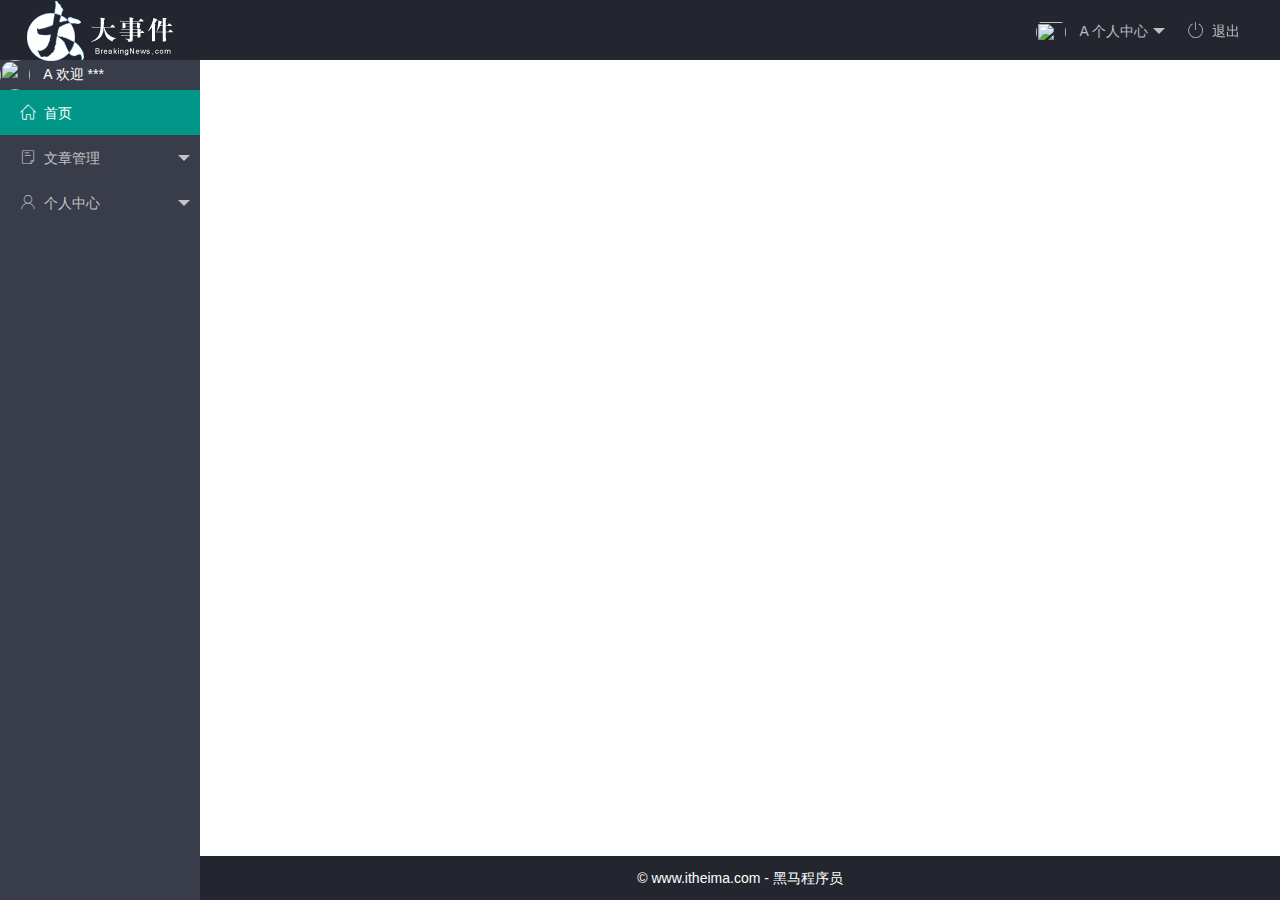
==== commit 73fcf406: "添加了index.html" ====
--- a/index.html
+++ b/index.html
@@ -1,103 +1,111 @@
 <!DOCTYPE html>
 <html lang="en">
-  <head>
-    <meta charset="UTF-8" />
-    <meta name="viewport" content="width=device-width, initial-scale=1.0" />
-    <title>后台主页</title>
-    <!-- 导入 layui 的样式表 -->
-    <link rel="stylesheet" href="/assets/lib/layui/css/layui.css" />
-    <!-- 导入第三方图标库 -->
-    <link rel="stylesheet" href="/assets/fonts/iconfont.css" />
-    <!-- 导入自己的样式表 -->
-    <link rel="stylesheet" href="/assets/css/index.css" />
-  </head>
-  <body class="layui-layout-body">
-    <div class="layui-layout layui-layout-admin">
-      <div class="layui-header">
-        <div class="layui-logo">
-          <img src="/assets/images/logo.png" alt="" />
+
+<head>
+  <meta charset="UTF-8" />
+  <meta name="viewport" content="width=device-width, initial-scale=1.0" />
+  <title>后台主页</title>
+  <!-- 导入 layui 的样式表 -->
+  <link rel="stylesheet" href="/assets/lib/layui/css/layui.css" />
+  <!-- 导入第三方图标库 -->
+  <link rel="stylesheet" href="/assets/fonts/iconfont.css" />
+  <!-- 导入自己的样式表 -->
+  <link rel="stylesheet" href="/assets/css/index.css" />
+</head>
+
+<body class="layui-layout-body">
+  <div class="layui-layout layui-layout-admin">
+    <div class="layui-header">
+      <div class="layui-logo">
+        <img src="/assets/images/logo.png" alt="" />
+      </div>
+      <!-- 头部区域（可配合layui已有的水平导航） -->
+      <ul class="layui-nav layui-layout-right">
+        <li class="layui-nav-item">
+          <a href="javascript:;" class="userinfo">
+            <img src="http://t.cn/RCzsdCq" class="layui-nav-img" />
+            <span class="text-avatar">A</span>
+            个人中心
+          </a>
+          <dl class="layui-nav-child">
+            <dd><a href="/user/user_info.html" target="fm">基本资料</a></dd>
+            <dd><a href="/user/user_avatar.html" target="fm">更换头像</a></dd>
+            <dd><a href="/user/user_pwd.html" target="fm">重置密码</a></dd>
+          </dl>
+        </li>
+        <li class="layui-nav-item">
+          <a href="javascript:;" id="btnLogout"><span class="iconfont icon-tuichu"></span>退出</a>
+        </li>
+      </ul>
+    </div>
+
+    <div class="layui-side layui-bg-black">
+      <div class="layui-side-scroll">
+        <div class="userinfo">
+          <img src="http://t.cn/RCzsdCq" class="layui-nav-img" />
+          <span class="text-avatar">A</span>
+          <span id="welcome">欢迎 ***</span>
         </div>
-        <!-- 头部区域（可配合layui已有的水平导航） -->
-        <ul class="layui-nav layui-layout-right">
+        <!-- 左侧导航区域（可配合layui已有的垂直导航） -->
+        <ul class="layui-nav layui-nav-tree" lay-shrink="all">
+          <li class="layui-nav-item layui-this">
+            <a href="javascript:;"><span class="iconfont icon-home"></span>首页</a>
+          </li>
           <li class="layui-nav-item">
-            <a href="javascript:;" class="userinfo">
-              <img src="http://t.cn/RCzsdCq" class="layui-nav-img" />
-              <span class="text-avatar">A</span>
-              个人中心
-            </a>
+            <a class="" href="javascript:;"><span class="iconfont icon-16"></span>文章管理</a>
             <dl class="layui-nav-child">
-              <dd><a href="/user/user_info.html" target="fm">基本资料</a></dd>
-              <dd><a href="/user/user_avatar.html" target="fm">更换头像</a></dd>
-              <dd><a href="/user/user_pwd.html" target="fm">重置密码</a></dd>
+              <dd>
+                <a href="javascript:;"><i class="layui-icon layui-icon-app"></i>文章类别</a>
+              </dd>
+              <dd>
+                <a href="javascript:;"><i class="layui-icon layui-icon-app"></i>文章列表</a>
+              </dd>
+              <dd>
+                <a href="javascript:;"><i class="layui-icon layui-icon-app"></i>发布文章</a>
+              </dd>
             </dl>
           </li>
           <li class="layui-nav-item">
-            <a href="javascript:;" id="btnLogout"><span class="iconfont icon-tuichu"></span>退出</a>
+            <a href="javascript:;"><span class="iconfont icon-user"></span>个人中心</a>
+            <dl class="layui-nav-child">
+              <dd>
+                <a href="javascript:;"><i class="layui-icon layui-icon-app"></i>基本资料</a>
+              </dd>
+              <dd>
+                <a href="javascript:;"><i class="layui-icon layui-icon-app"></i>更换头像</a>
+              </dd>
+              <dd>
+                <a href="javascript:;"><i class="layui-icon layui-icon-app"></i>重置密码</a>
+              </dd>
+            </dl>
           </li>
         </ul>
       </div>
+    </div>
 
-      <div class="layui-side layui-bg-black">
-        <div class="layui-side-scroll">
-          <div class="userinfo">
-            <img src="http://t.cn/RCzsdCq" class="layui-nav-img" />
-            <span class="text-avatar">A</span>
-            <span id="welcome">欢迎 ***</span>
-          </div>
-          <!-- 左侧导航区域（可配合layui已有的垂直导航） -->
-          <ul class="layui-nav layui-nav-tree" lay-shrink="all">
-            <li class="layui-nav-item layui-this">
-              <a href="/home/dashboard.html" target="fm"><span class="iconfont icon-home"></span>首页</a>
-            </li>
-            <li class="layui-nav-item">
-              <a class="" href="javascript:;"><span class="iconfont icon-16"></span>文章管理</a>
-              <dl class="layui-nav-child">
-                <dd>
-                  <a href="/article/art_cate.html" target="fm"><i class="layui-icon layui-icon-app"></i>文章类别</a>
-                </dd>
-                <dd>
-                  <a href="javascript:;"><i class="layui-icon layui-icon-app"></i>文章列表</a>
-                </dd>
-                <dd>
-                  <a href="javascript:;"><i class="layui-icon layui-icon-app"></i>发布文章</a>
-                </dd>
-              </dl>
-            </li>
-            <li class="layui-nav-item">
-              <a href="javascript:;"><span class="iconfont icon-user"></span>个人中心</a>
-              <dl class="layui-nav-child">
-                <dd>
-                  <a href="/user/user_info.html" target="fm"><i class="layui-icon layui-icon-app"></i>基本资料</a>
-                </dd>
-                <dd>
-                  <a href="/user/user_avatar.html" target="fm"><i class="layui-icon layui-icon-app"></i>更换头像</a>
-                </dd>
-                <dd>
-                  <a href="/user/user_pwd.html" target="fm"><i class="layui-icon layui-icon-app"></i>重置密码</a>
-                </dd>
-              </dl>
-            </li>
-          </ul>
-        </div>
-      </div>
+    <!-- <div class="layui-body">
+      内容主体区域
+      <iframe name="fm" src="/home/dashboard.html" frameborder="0"></iframe>
+    </div> -->
 
-      <div class="layui-body">
-        <!-- 内容主体区域 -->
-        <iframe name="fm" src="/home/dashboard.html" frameborder="0"></iframe>
-      </div>
+    <div class="layui-footer">
+      <!-- 底部固定区域 -->
+      © www.itheima.com - 黑马程序员
+    </div>
+  </div>
 
-      <div class="layui-footer">
-        <!-- 底部固定区域 -->
-        © www.itheima.com - 黑马程序员
-      </div>
-    </div>
-    <!-- 导入 layui 的JS文件 -->
-    <script src="/assets/lib/layui/layui.all.js"></script>
-    <!-- 导入 jQuery -->
-    <script src="/assets/lib/jquery.js"></script>
-    <!-- 导入自己封装的 baseAPI -->
-    <script src="/assets/js/baseAPI.js"></script>
-    <!-- 导入自己的 js 文件 -->
-    <script src="/assets/js/index.js"></script>
-  </body>
+</body>
+
 </html>
+
+<!-- 导入 layui 的JS文件 -->
+<script src="/assets/lib/layui/layui.all.js"></script>
+
+<!-- 导入 jQuery -->
+<script src="/assets/lib/jquery.js"></script>
+
+<!-- 导入自己封装的 baseAPI -->
+<script src="/assets/js/baseAPI.js"></script>
+
+<!-- 导入自己的 js 文件 -->
+<script src="/assets/js/index.js"></script>--- a/assets/css/index.css
+++ b/assets/css/index.css
@@ -0,0 +1,14 @@
+.layui-footer {
+  text-align: center;
+  font-size: 14px;
+  background-color: #23262e !important;
+  color: #fff;
+}
+
+.iconfont,
+.layui-icon {
+  margin-right: 8px;
+}
+.layui-icon {
+  margin-left: 20px;
+}
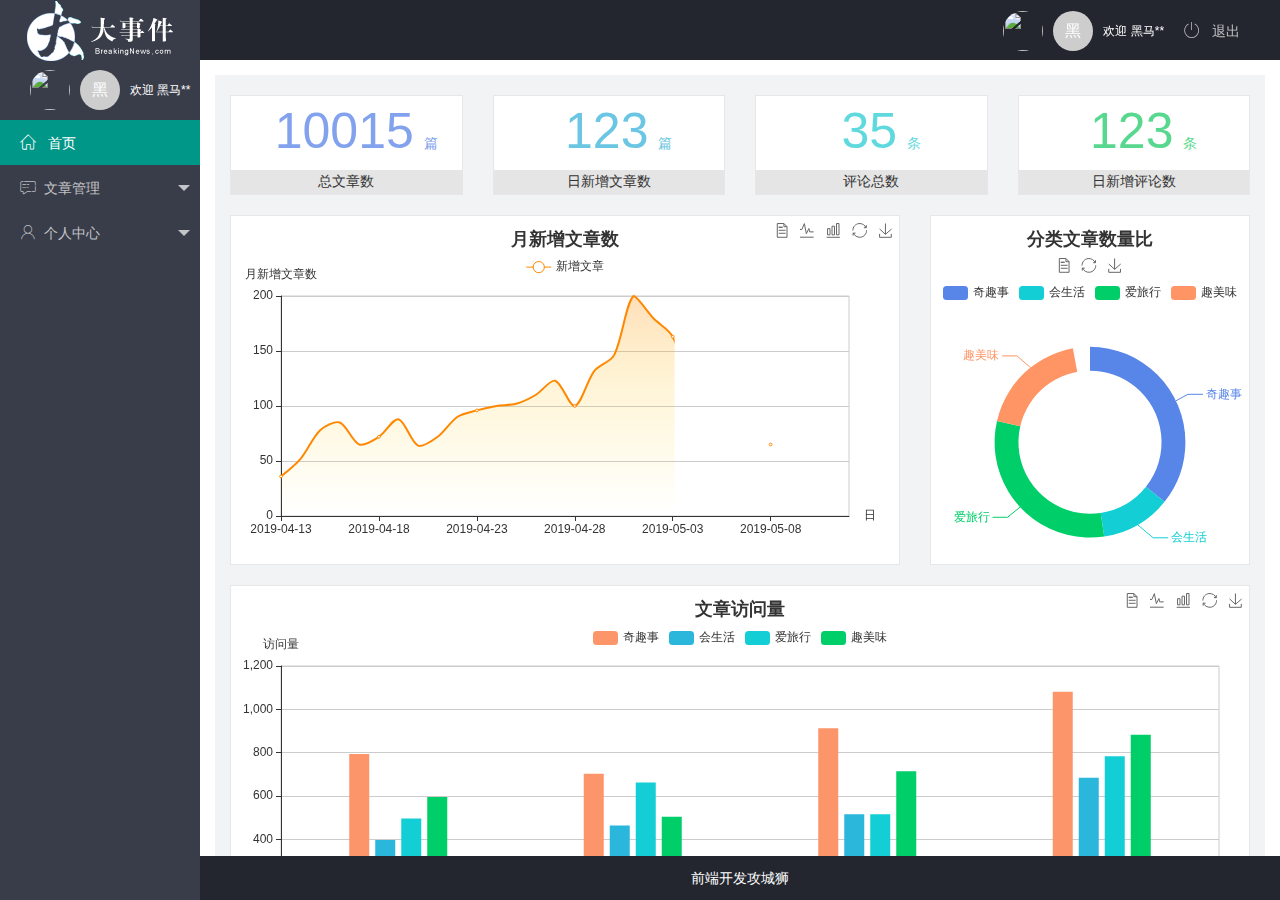
==== commit 07ff0ed4: "上传了大事件的首页" ====
--- a/index.html
+++ b/index.html
@@ -2,110 +2,104 @@
 <html lang="en">
 
 <head>
-  <meta charset="UTF-8" />
-  <meta name="viewport" content="width=device-width, initial-scale=1.0" />
-  <title>后台主页</title>
-  <!-- 导入 layui 的样式表 -->
+  <meta charset="UTF-8">
+  <meta http-equiv="X-UA-Compatible" content="IE=edge">
+  <meta name="viewport" content="width=device-width, initial-scale=1.0">
+  <title>首页123</title>
+  <!-- 引入 layui 的css -->
   <link rel="stylesheet" href="/assets/lib/layui/css/layui.css" />
-  <!-- 导入第三方图标库 -->
   <link rel="stylesheet" href="/assets/fonts/iconfont.css" />
-  <!-- 导入自己的样式表 -->
   <link rel="stylesheet" href="/assets/css/index.css" />
 </head>
 
-<body class="layui-layout-body">
+<body>
   <div class="layui-layout layui-layout-admin">
     <div class="layui-header">
-      <div class="layui-logo">
-        <img src="/assets/images/logo.png" alt="" />
+      <div class="layui-logo layui-hide-xs layui-bg-black">
+        <img src="/assets/images/logo.png" />
       </div>
-      <!-- 头部区域（可配合layui已有的水平导航） -->
       <ul class="layui-nav layui-layout-right">
-        <li class="layui-nav-item">
-          <a href="javascript:;" class="userinfo">
-            <img src="http://t.cn/RCzsdCq" class="layui-nav-img" />
-            <span class="text-avatar">A</span>
-            个人中心
-          </a>
+        <li class="layui-nav-item layui-hide layui-show-md-inline-block">
+          <div class="user-box">
+            <img src="//tva1.sinaimg.cn/crop.0.0.118.118.180/5db11ff4gw1e77d3nqrv8j203b03cweg.jpg"
+              class="layui-nav-img">
+            <div class="text-avatar">黑</div>
+            <div class="text">欢迎 黑马**</div>
+          </div>
           <dl class="layui-nav-child">
-            <dd><a href="/user/user_info.html" target="fm">基本资料</a></dd>
-            <dd><a href="/user/user_avatar.html" target="fm">更换头像</a></dd>
-            <dd><a href="/user/user_pwd.html" target="fm">重置密码</a></dd>
+            <dd><a href="">基本信息</a></dd>
+            <dd><a href="">更换头像</a></dd>
+            <dd><a href="">重置密码</a></dd>
           </dl>
         </li>
-        <li class="layui-nav-item">
-          <a href="javascript:;" id="btnLogout"><span class="iconfont icon-tuichu"></span>退出</a>
+        <li class="layui-nav-item" lay-header-event="menuRight" lay-unselect>
+          <a href="javascript:;">
+            <span class="iconfont icon-tuichu"></span>
+            退出
+          </a>
         </li>
       </ul>
     </div>
 
     <div class="layui-side layui-bg-black">
       <div class="layui-side-scroll">
-        <div class="userinfo">
-          <img src="http://t.cn/RCzsdCq" class="layui-nav-img" />
-          <span class="text-avatar">A</span>
-          <span id="welcome">欢迎 ***</span>
+        <!-- 头像区域 -->
+        <div class="user-box">
+          <img src="//tva1.sinaimg.cn/crop.0.0.118.118.180/5db11ff4gw1e77d3nqrv8j203b03cweg.jpg" class="layui-nav-img">
+          <div class="text-avatar">黑</div>
+          <div class="text">欢迎 黑马**</div>
         </div>
         <!-- 左侧导航区域（可配合layui已有的垂直导航） -->
+        <!-- flex-shrink: 1 0   lay-shrink="all" 兄弟菜单产生互斥效果 -->
         <ul class="layui-nav layui-nav-tree" lay-shrink="all">
           <li class="layui-nav-item layui-this">
-            <a href="javascript:;"><span class="iconfont icon-home"></span>首页</a>
+            <!-- 指定页面在哪个地方打开 -->
+            <a href="/home/dashboard.html" target="abc">
+              <span class="iconfont icon-home"></span>
+              首页
+            </a>
           </li>
           <li class="layui-nav-item">
-            <a class="" href="javascript:;"><span class="iconfont icon-16"></span>文章管理</a>
+            <a class="" href="javascript:;">
+              <span class="iconfont icon-pinglun"></span>文章管理</a>
             <dl class="layui-nav-child">
-              <dd>
-                <a href="javascript:;"><i class="layui-icon layui-icon-app"></i>文章类别</a>
-              </dd>
-              <dd>
-                <a href="javascript:;"><i class="layui-icon layui-icon-app"></i>文章列表</a>
-              </dd>
-              <dd>
-                <a href="javascript:;"><i class="layui-icon layui-icon-app"></i>发布文章</a>
-              </dd>
+              <dd><a href="javascript:;"><i class="layui-icon layui-icon-app"></i>分类管理</a></dd>
+              <dd><a href="javascript:;"><i class="layui-icon layui-icon-app"></i>列表管理</a></dd>
+              <dd><a href="javascript:;"><i class="layui-icon layui-icon-app"></i>发布文章</a></dd>
             </dl>
           </li>
           <li class="layui-nav-item">
-            <a href="javascript:;"><span class="iconfont icon-user"></span>个人中心</a>
+            <a href="javascript:;">
+              <span class="iconfont icon-user"></span>个人中心</a>
             <dl class="layui-nav-child">
-              <dd>
-                <a href="javascript:;"><i class="layui-icon layui-icon-app"></i>基本资料</a>
-              </dd>
-              <dd>
-                <a href="javascript:;"><i class="layui-icon layui-icon-app"></i>更换头像</a>
-              </dd>
-              <dd>
-                <a href="javascript:;"><i class="layui-icon layui-icon-app"></i>重置密码</a>
-              </dd>
+              <dd><a href="javascript:;"><i class="layui-icon layui-icon-app"></i>基本信息</a></dd>
+              <dd><a href="javascript:;"><i class="layui-icon layui-icon-app"></i>更换头像</a></dd>
+              <dd><a href="javascript:;"><i class="layui-icon layui-icon-app"></i>重置密码</a></dd>
             </dl>
           </li>
         </ul>
       </div>
     </div>
 
-    <!-- <div class="layui-body">
-      内容主体区域
-      <iframe name="fm" src="/home/dashboard.html" frameborder="0"></iframe>
-    </div> -->
+    <div class="layui-body">
+      <!-- 内容主体区域 -->
+      <div style="padding: 15px;">
+        <!-- iframe 标签，给定 src 属性可以用来显示第三方的链接：https html 页面 -->
+        <!-- name 属性，就相当于给 iframe 起了一个名字，方便后期找到它 -->
+        <iframe name="abc" src="/home/dashboard.html"></iframe>
+      </div>
+    </div>
 
     <div class="layui-footer">
       <!-- 底部固定区域 -->
-      © www.itheima.com - 黑马程序员
+      前端开发攻城狮
     </div>
   </div>
 
+  <script src="/assets/lib/layui/layui.all.js"></script>
+  <script src="/assets/lib/jquery.js"></script>
+  <script src="/assets/js/baseApi.js"></script>
+  <script src="/assets/js/index.js"></script>
 </body>
 
-</html>
-
-<!-- 导入 layui 的JS文件 -->
-<script src="/assets/lib/layui/layui.all.js"></script>
-
-<!-- 导入 jQuery -->
-<script src="/assets/lib/jquery.js"></script>
-
-<!-- 导入自己封装的 baseAPI -->
-<script src="/assets/js/baseAPI.js"></script>
-
-<!-- 导入自己的 js 文件 -->
-<script src="/assets/js/index.js"></script>+</html>--- a/assets/css/index.css
+++ b/assets/css/index.css
@@ -9,6 +9,56 @@
 .layui-icon {
   margin-right: 8px;
 }
+
 .layui-icon {
   margin-left: 20px;
 }
+
+.layui-body div {
+  height: 100%;
+}
+
+iframe {
+  width: 100%;
+  height: 100%;
+  border: none;
+}
+
+.layui-body {
+  overflow: hidden;
+}
+
+/* css 权重：深度选择器 /deep/ >>> :deep(类名) > !important > 行内样式 > id选择器 > class类选择器 > 标签选择器 > 属性选择器 > * */
+a {
+  transition: none !important;
+}
+
+.user-box {
+  display: flex;
+  height: 60px;
+  align-items: center;
+  justify-content: center;
+  user-select: none;
+}
+
+.user-box .layui-nav-img {
+  width: 40px;
+  height: 40px;
+}
+
+.user-box .text-avatar {
+  width: 40px;
+  height: 40px;
+  background-color: #cdcdcd;
+  color: #fff;
+  border-radius: 50%;
+  display: flex;
+  align-items: center;
+  justify-content: center;
+  font-size: 16px;
+  margin-right: 10px;
+}
+
+.user-box .text {
+  font-size: 12px;
+}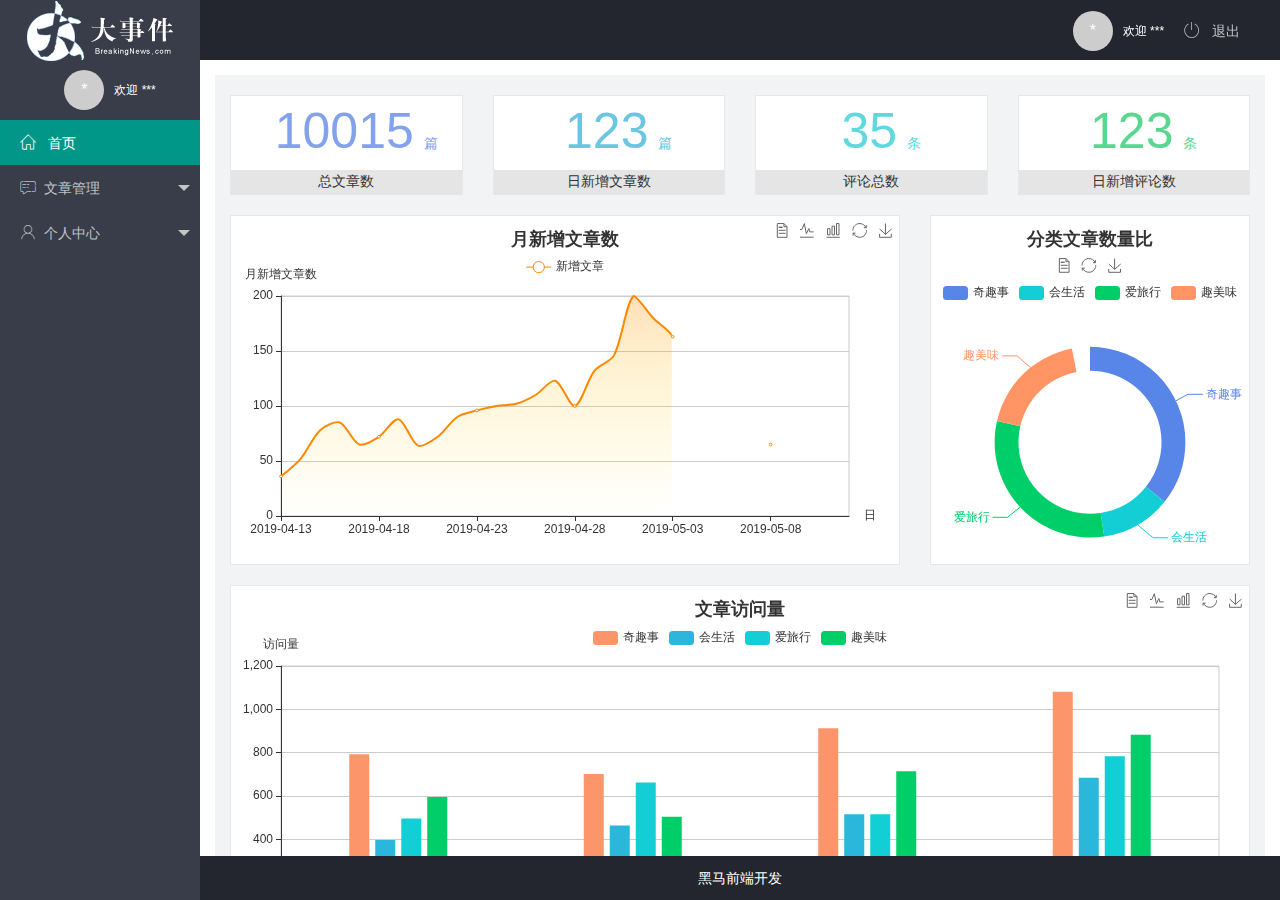
==== commit a4467ff9: "添加了修改头像和更改基本信息的操作" ====
--- a/index.html
+++ b/index.html
@@ -5,7 +5,7 @@
   <meta charset="UTF-8">
   <meta http-equiv="X-UA-Compatible" content="IE=edge">
   <meta name="viewport" content="width=device-width, initial-scale=1.0">
-  <title>首页123</title>
+  <title>首页</title>
   <!-- 引入 layui 的css -->
   <link rel="stylesheet" href="/assets/lib/layui/css/layui.css" />
   <link rel="stylesheet" href="/assets/fonts/iconfont.css" />
@@ -23,17 +23,17 @@
           <div class="user-box">
             <img src="//tva1.sinaimg.cn/crop.0.0.118.118.180/5db11ff4gw1e77d3nqrv8j203b03cweg.jpg"
               class="layui-nav-img">
-            <div class="text-avatar">黑</div>
-            <div class="text">欢迎 黑马**</div>
+            <div class="text-avatar">*</div>
+            <div class="text">欢迎 ***</div>
           </div>
           <dl class="layui-nav-child">
-            <dd><a href="">基本信息</a></dd>
-            <dd><a href="">更换头像</a></dd>
-            <dd><a href="">重置密码</a></dd>
+            <dd><a href="/user/user_info.html" target="abc">基本信息</a></dd>
+            <dd><a href="/user/user_avatar.html" target="abc">更换头像</a></dd>
+            <dd><a href="/user/user_pwd.html" target="abc">重置密码</a></dd>
           </dl>
         </li>
         <li class="layui-nav-item" lay-header-event="menuRight" lay-unselect>
-          <a href="javascript:;">
+          <a href="javascript:;" id="btnLogout">
             <span class="iconfont icon-tuichu"></span>
             退出
           </a>
@@ -46,8 +46,8 @@
         <!-- 头像区域 -->
         <div class="user-box">
           <img src="//tva1.sinaimg.cn/crop.0.0.118.118.180/5db11ff4gw1e77d3nqrv8j203b03cweg.jpg" class="layui-nav-img">
-          <div class="text-avatar">黑</div>
-          <div class="text">欢迎 黑马**</div>
+          <div class="text-avatar">*</div>
+          <div class="text">欢迎 ***</div>
         </div>
         <!-- 左侧导航区域（可配合layui已有的垂直导航） -->
         <!-- flex-shrink: 1 0   lay-shrink="all" 兄弟菜单产生互斥效果 -->
@@ -72,9 +72,9 @@
             <a href="javascript:;">
               <span class="iconfont icon-user"></span>个人中心</a>
             <dl class="layui-nav-child">
-              <dd><a href="javascript:;"><i class="layui-icon layui-icon-app"></i>基本信息</a></dd>
-              <dd><a href="javascript:;"><i class="layui-icon layui-icon-app"></i>更换头像</a></dd>
-              <dd><a href="javascript:;"><i class="layui-icon layui-icon-app"></i>重置密码</a></dd>
+              <dd><a href="./user/user_info.html" target="abc"><i class="layui-icon layui-icon-app"></i>基本信息</a></dd>
+              <dd><a href="/user/user_avatar.html" target="abc"><i class="layui-icon layui-icon-app"></i>更换头像</a></dd>
+              <dd><a href="/user/user_pwd.html" target="abc"><i class="layui-icon layui-icon-app"></i>重置密码</a></dd>
             </dl>
           </li>
         </ul>
@@ -92,7 +92,7 @@
 
     <div class="layui-footer">
       <!-- 底部固定区域 -->
-      前端开发攻城狮
+      黑马前端开发
     </div>
   </div>
 
--- a/assets/css/index.css
+++ b/assets/css/index.css
@@ -44,6 +44,7 @@
 .user-box .layui-nav-img {
   width: 40px;
   height: 40px;
+  display: none;
 }
 
 .user-box .text-avatar {
@@ -57,6 +58,7 @@
   justify-content: center;
   font-size: 16px;
   margin-right: 10px;
+  /* display: none; */
 }
 
 .user-box .text {
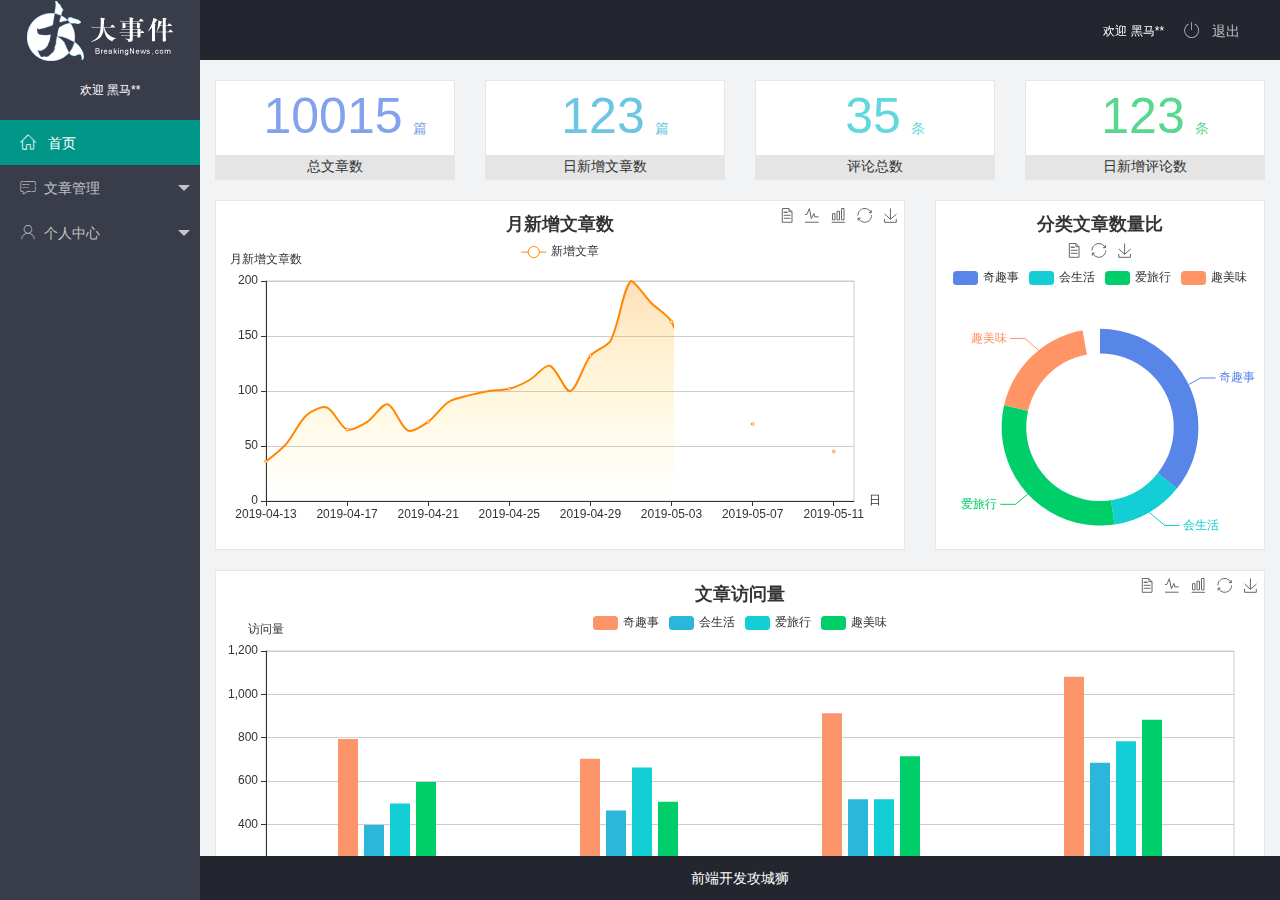
==== commit a8304973: "头像和密码" ====
--- a/index.html
+++ b/index.html
@@ -2,104 +2,106 @@
 <html lang="en">
 
 <head>
-  <meta charset="UTF-8">
-  <meta http-equiv="X-UA-Compatible" content="IE=edge">
-  <meta name="viewport" content="width=device-width, initial-scale=1.0">
-  <title>首页</title>
-  <!-- 引入 layui 的css -->
-  <link rel="stylesheet" href="/assets/lib/layui/css/layui.css" />
-  <link rel="stylesheet" href="/assets/fonts/iconfont.css" />
-  <link rel="stylesheet" href="/assets/css/index.css" />
+    <meta charset="UTF-8">
+    <meta http-equiv="X-UA-Compatible" content="IE=edge">
+    <meta name="viewport" content="width=device-width, initial-scale=1.0">
+    <title>大事件-首页</title>
+    <!-- 引入 layui 的css -->
+    <link rel="stylesheet" href="/assets/lib/layui/css/layui.css" />
+    <link rel="stylesheet" href="/assets/fonts/iconfont.css" />
+    <link rel="stylesheet" href="/assets/css/index.css" />
 </head>
 
 <body>
-  <div class="layui-layout layui-layout-admin">
-    <div class="layui-header">
-      <div class="layui-logo layui-hide-xs layui-bg-black">
-        <img src="/assets/images/logo.png" />
-      </div>
-      <ul class="layui-nav layui-layout-right">
-        <li class="layui-nav-item layui-hide layui-show-md-inline-block">
-          <div class="user-box">
-            <img src="//tva1.sinaimg.cn/crop.0.0.118.118.180/5db11ff4gw1e77d3nqrv8j203b03cweg.jpg"
-              class="layui-nav-img">
-            <div class="text-avatar">*</div>
-            <div class="text">欢迎 ***</div>
-          </div>
-          <dl class="layui-nav-child">
-            <dd><a href="/user/user_info.html" target="abc">基本信息</a></dd>
-            <dd><a href="/user/user_avatar.html" target="abc">更换头像</a></dd>
-            <dd><a href="/user/user_pwd.html" target="abc">重置密码</a></dd>
-          </dl>
-        </li>
-        <li class="layui-nav-item" lay-header-event="menuRight" lay-unselect>
-          <a href="javascript:;" id="btnLogout">
-            <span class="iconfont icon-tuichu"></span>
-            退出
-          </a>
-        </li>
-      </ul>
+    <div class="layui-layout layui-layout-admin">
+        <div class="layui-header">
+            <div class="layui-logo layui-hide-xs layui-bg-black">
+                <img src="/assets/images/logo.png" />
+            </div>
+            <ul class="layui-nav layui-layout-right">
+                <li class="layui-nav-item layui-hide layui-show-md-inline-block">
+                    <div class="user-box">
+                        <img src="//tva1.sinaimg.cn/crop.0.0.118.118.180/5db11ff4gw1e77d3nqrv8j203b03cweg.jpg"
+                            class="layui-nav-img">
+                        <div class="text-avatar">黑</div>
+                        <div class="text">欢迎 黑马**</div>
+                    </div>
+                    <dl class="layui-nav-child">
+                        <dd><a href="/user/user_info.html" target="fm">基本信息</a></dd>
+                        <dd><a href="/user/user_avatar.html" target="fm">更换头像</a></dd>
+                        <dd><a href="/user/user_pwd.html" target="fm">重置密码</a></dd>
+                    </dl>
+                </li>
+                <li class="layui-nav-item" lay-header-event="menuRight" lay-unselect>
+                    <a href="javascript:;" id="btnLogout">
+                        <span class="iconfont icon-tuichu"></span>
+                        退出
+                    </a>
+                </li>
+            </ul>
+        </div>
+
+        <div class="layui-side layui-bg-black">
+            <div class="layui-side-scroll">
+                <!-- 头像区域 -->
+                <div class="user-box">
+                    <img src="//tva1.sinaimg.cn/crop.0.0.118.118.180/5db11ff4gw1e77d3nqrv8j203b03cweg.jpg"
+                        class="layui-nav-img">
+                    <div class="text-avatar">黑</div>
+                    <div class="text">欢迎 黑马**</div>
+                </div>
+                <!-- 左侧导航区域（可配合layui已有的垂直导航） -->
+                <!-- flex-shrink: 1 0   lay-shrink="all" 兄弟菜单产生互斥效果 -->
+                <ul class="layui-nav layui-nav-tree" lay-shrink="all">
+                    <li class="layui-nav-item layui-this">
+                        <!-- 指定页面在哪个地方打开 -->
+                        <a href="/home/dashboard.html" target="fm">
+                            <span class="iconfont icon-home"></span>
+                            首页
+                        </a>
+                    </li>
+                    <li class="layui-nav-item">
+                        <a class="" href="javascript:;">
+                            <span class="iconfont icon-pinglun"></span>文章管理</a>
+                        <dl class="layui-nav-child">
+                            <dd><a href="javascript:;"><i class="layui-icon layui-icon-app"></i>分类管理</a></dd>
+                            <dd><a href="javascript:;"><i class="layui-icon layui-icon-app"></i>列表管理</a></dd>
+                            <dd><a href="javascript:;"><i class="layui-icon layui-icon-app"></i>发布文章</a></dd>
+                        </dl>
+                    </li>
+                    <li class="layui-nav-item">
+                        <a href="javascript:;">
+                            <span class="iconfont icon-user"></span>个人中心</a>
+                        <dl class="layui-nav-child">
+                            <dd><a href="/user/user_info.html" target="fm"><i
+                                        class="layui-icon layui-icon-app"></i>基本信息</a></dd>
+                            <dd><a href="/user/user_avatar.html" target="fm"><i
+                                        class="layui-icon layui-icon-app"></i>更换头像</a></dd>
+                            <dd><a href="/user/user_pwd.html" target="fm"><i
+                                        class="layui-icon layui-icon-app"></i>重置密码</a></dd>
+                        </dl>
+                    </li>
+                </ul>
+            </div>
+        </div>
+
+        <div class="layui-body">
+            <!-- 内容主体区域 -->
+            <!-- iframe 标签，给定 src 属性可以用来显示第三方的链接：https html 页面 -->
+            <!-- name 属性，就相当于给 iframe 起了一个名字，方便后期找到它 -->
+            <iframe name="fm" src="/home/dashboard.html"></iframe>
+        </div>
+
+        <div class="layui-footer">
+            <!-- 底部固定区域 -->
+            前端开发攻城狮
+        </div>
     </div>
 
-    <div class="layui-side layui-bg-black">
-      <div class="layui-side-scroll">
-        <!-- 头像区域 -->
-        <div class="user-box">
-          <img src="//tva1.sinaimg.cn/crop.0.0.118.118.180/5db11ff4gw1e77d3nqrv8j203b03cweg.jpg" class="layui-nav-img">
-          <div class="text-avatar">*</div>
-          <div class="text">欢迎 ***</div>
-        </div>
-        <!-- 左侧导航区域（可配合layui已有的垂直导航） -->
-        <!-- flex-shrink: 1 0   lay-shrink="all" 兄弟菜单产生互斥效果 -->
-        <ul class="layui-nav layui-nav-tree" lay-shrink="all">
-          <li class="layui-nav-item layui-this">
-            <!-- 指定页面在哪个地方打开 -->
-            <a href="/home/dashboard.html" target="abc">
-              <span class="iconfont icon-home"></span>
-              首页
-            </a>
-          </li>
-          <li class="layui-nav-item">
-            <a class="" href="javascript:;">
-              <span class="iconfont icon-pinglun"></span>文章管理</a>
-            <dl class="layui-nav-child">
-              <dd><a href="javascript:;"><i class="layui-icon layui-icon-app"></i>分类管理</a></dd>
-              <dd><a href="javascript:;"><i class="layui-icon layui-icon-app"></i>列表管理</a></dd>
-              <dd><a href="javascript:;"><i class="layui-icon layui-icon-app"></i>发布文章</a></dd>
-            </dl>
-          </li>
-          <li class="layui-nav-item">
-            <a href="javascript:;">
-              <span class="iconfont icon-user"></span>个人中心</a>
-            <dl class="layui-nav-child">
-              <dd><a href="./user/user_info.html" target="abc"><i class="layui-icon layui-icon-app"></i>基本信息</a></dd>
-              <dd><a href="/user/user_avatar.html" target="abc"><i class="layui-icon layui-icon-app"></i>更换头像</a></dd>
-              <dd><a href="/user/user_pwd.html" target="abc"><i class="layui-icon layui-icon-app"></i>重置密码</a></dd>
-            </dl>
-          </li>
-        </ul>
-      </div>
-    </div>
-
-    <div class="layui-body">
-      <!-- 内容主体区域 -->
-      <div style="padding: 15px;">
-        <!-- iframe 标签，给定 src 属性可以用来显示第三方的链接：https html 页面 -->
-        <!-- name 属性，就相当于给 iframe 起了一个名字，方便后期找到它 -->
-        <iframe name="abc" src="/home/dashboard.html"></iframe>
-      </div>
-    </div>
-
-    <div class="layui-footer">
-      <!-- 底部固定区域 -->
-      黑马前端开发
-    </div>
-  </div>
-
-  <script src="/assets/lib/layui/layui.all.js"></script>
-  <script src="/assets/lib/jquery.js"></script>
-  <script src="/assets/js/baseApi.js"></script>
-  <script src="/assets/js/index.js"></script>
+    <script src="/assets/lib/layui/layui.all.js"></script>
+    <script src="/assets/lib/jquery.js"></script>
+    <script src="/assets/js/baseApi.js"></script>
+    <script src="/assets/js/index.js"></script>
 </body>
 
 </html>--- a/assets/css/index.css
+++ b/assets/css/index.css
@@ -58,7 +58,7 @@
   justify-content: center;
   font-size: 16px;
   margin-right: 10px;
-  /* display: none; */
+  display: none;
 }
 
 .user-box .text {
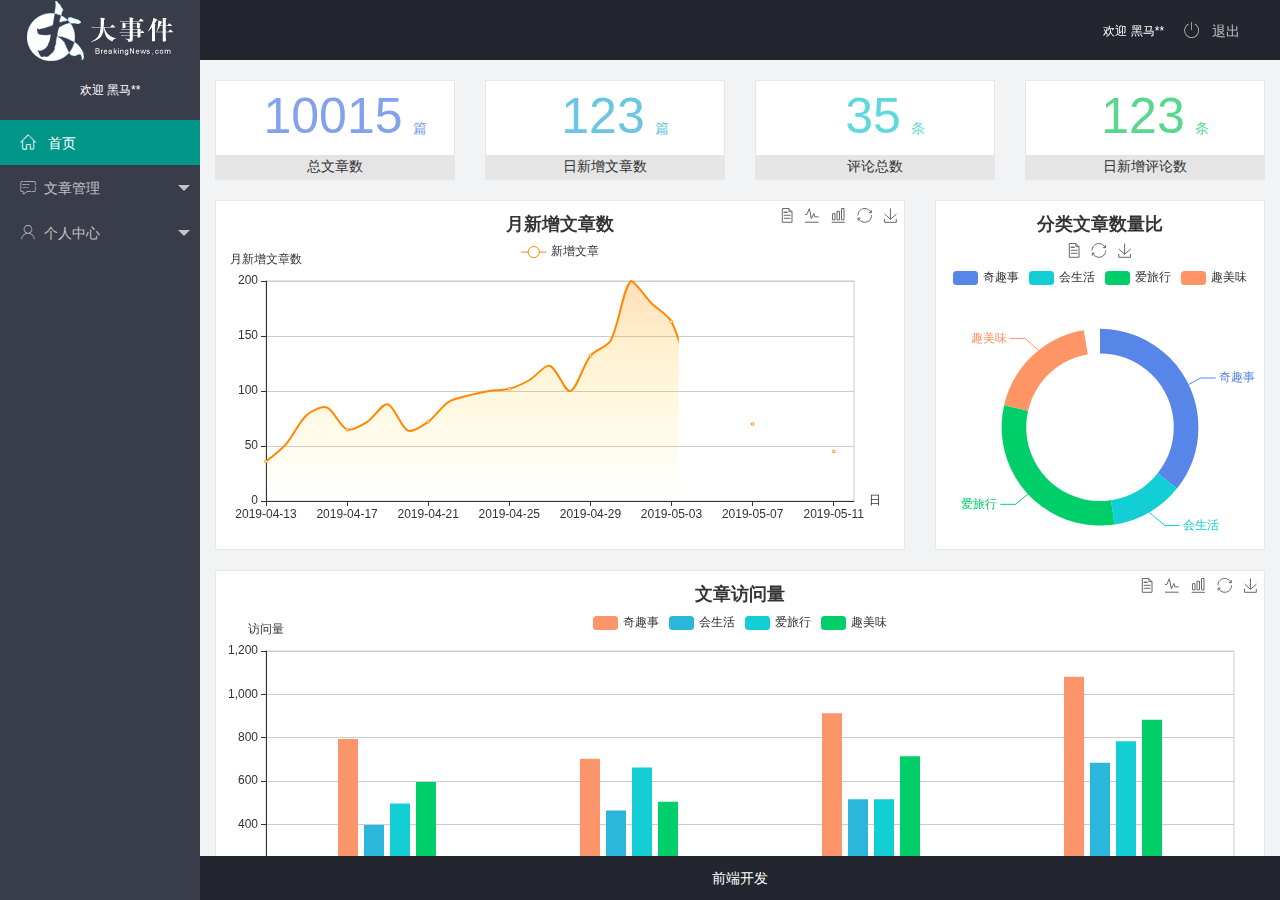
==== commit 0e157ffe: "添加了文章列表" ====
--- a/index.html
+++ b/index.html
@@ -64,9 +64,10 @@
                         <a class="" href="javascript:;">
                             <span class="iconfont icon-pinglun"></span>文章管理</a>
                         <dl class="layui-nav-child">
-                            <dd><a href="javascript:;"><i class="layui-icon layui-icon-app"></i>分类管理</a></dd>
-                            <dd><a href="javascript:;"><i class="layui-icon layui-icon-app"></i>列表管理</a></dd>
-                            <dd><a href="javascript:;"><i class="layui-icon layui-icon-app"></i>发布文章</a></dd>
+                            <dd><a href="/art/art_cate.html" target="fm"><i
+                                        class="layui-icon layui-icon-app"></i>分类管理</a></dd>
+                            <dd><a href="/art/art_list.html" target="fm"><i class="layui-icon layui-icon-app"></i>列表管理</a></dd>
+                            <dd><a href="/art/art_pub.html" target="fm"><i class="layui-icon layui-icon-app"></i>发布文章</a></dd>
                         </dl>
                     </li>
                     <li class="layui-nav-item">
@@ -89,12 +90,12 @@
             <!-- 内容主体区域 -->
             <!-- iframe 标签，给定 src 属性可以用来显示第三方的链接：https html 页面 -->
             <!-- name 属性，就相当于给 iframe 起了一个名字，方便后期找到它 -->
-            <iframe name="fm" src="/home/dashboard.html"></iframe>
+            <iframe name="fm" src="home\dashboard.html"></iframe>
         </div>
 
         <div class="layui-footer">
             <!-- 底部固定区域 -->
-            前端开发攻城狮
+            前端开发
         </div>
     </div>
 
